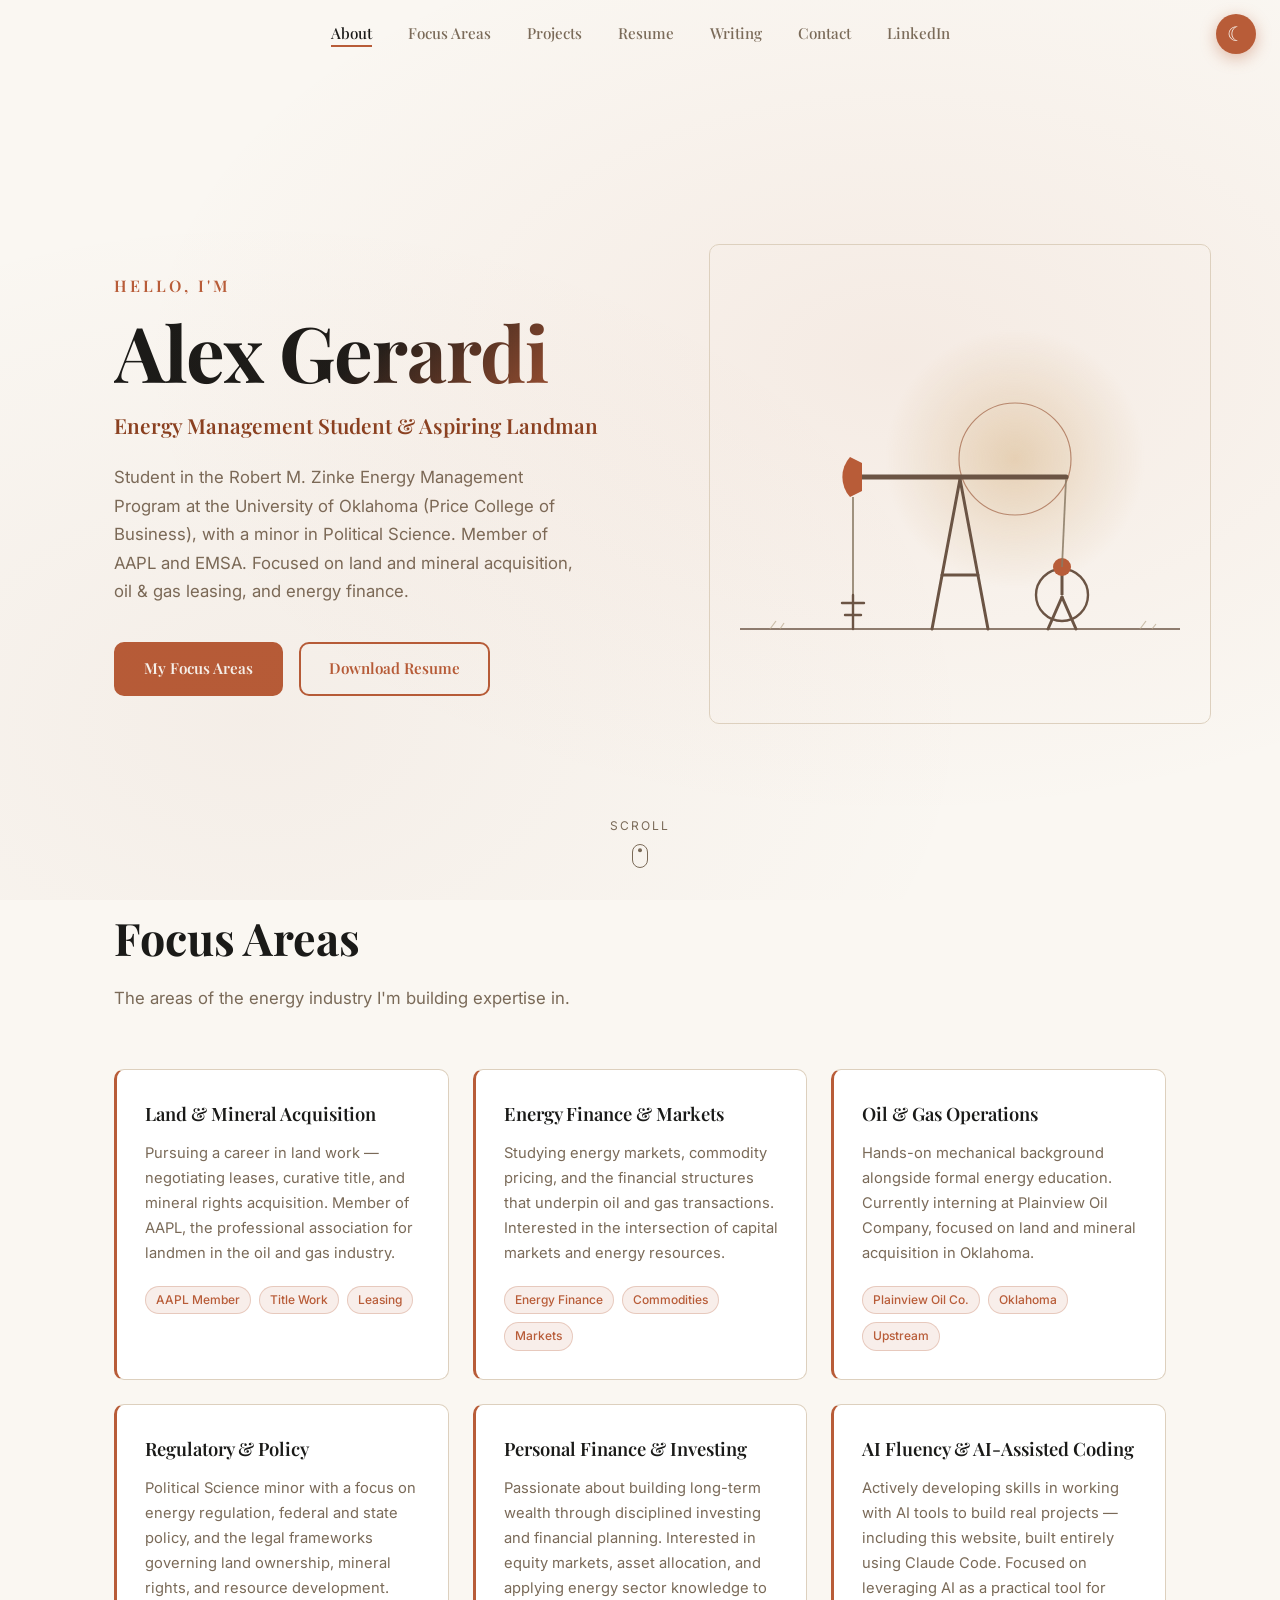
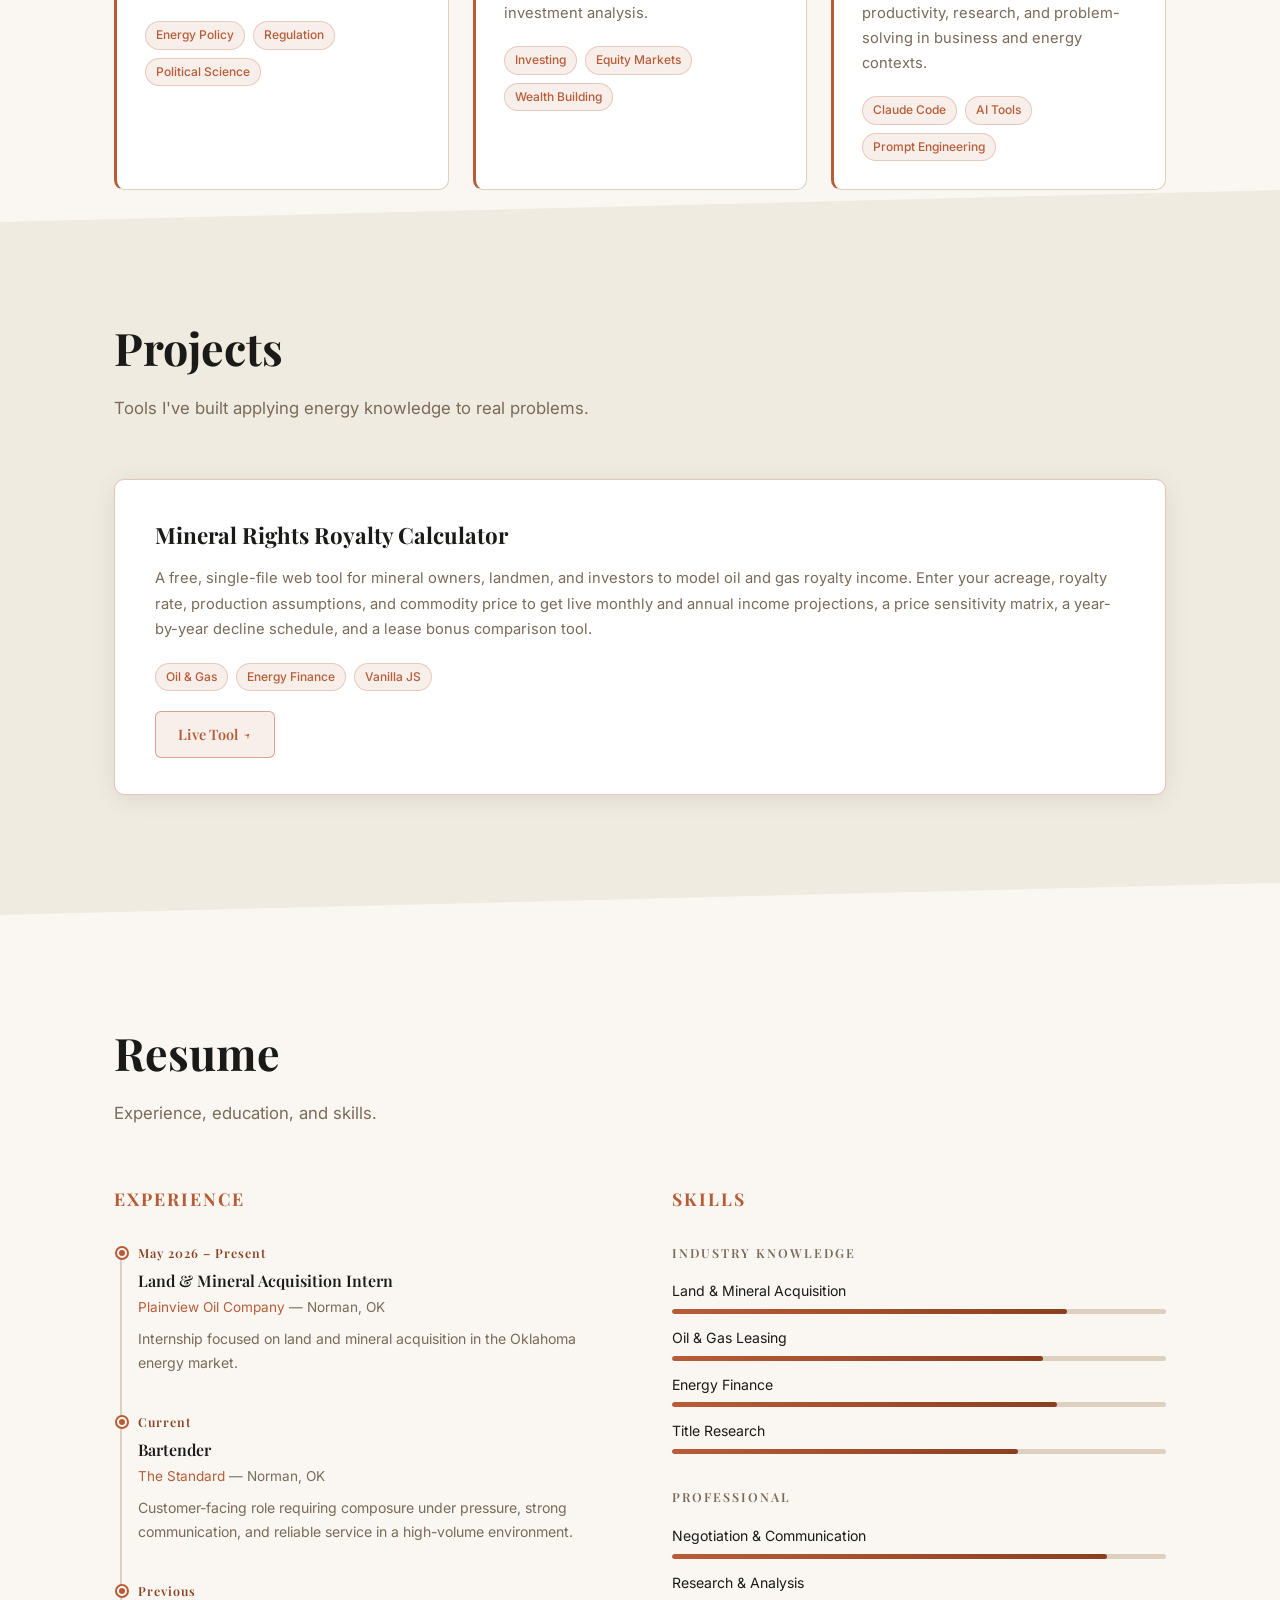
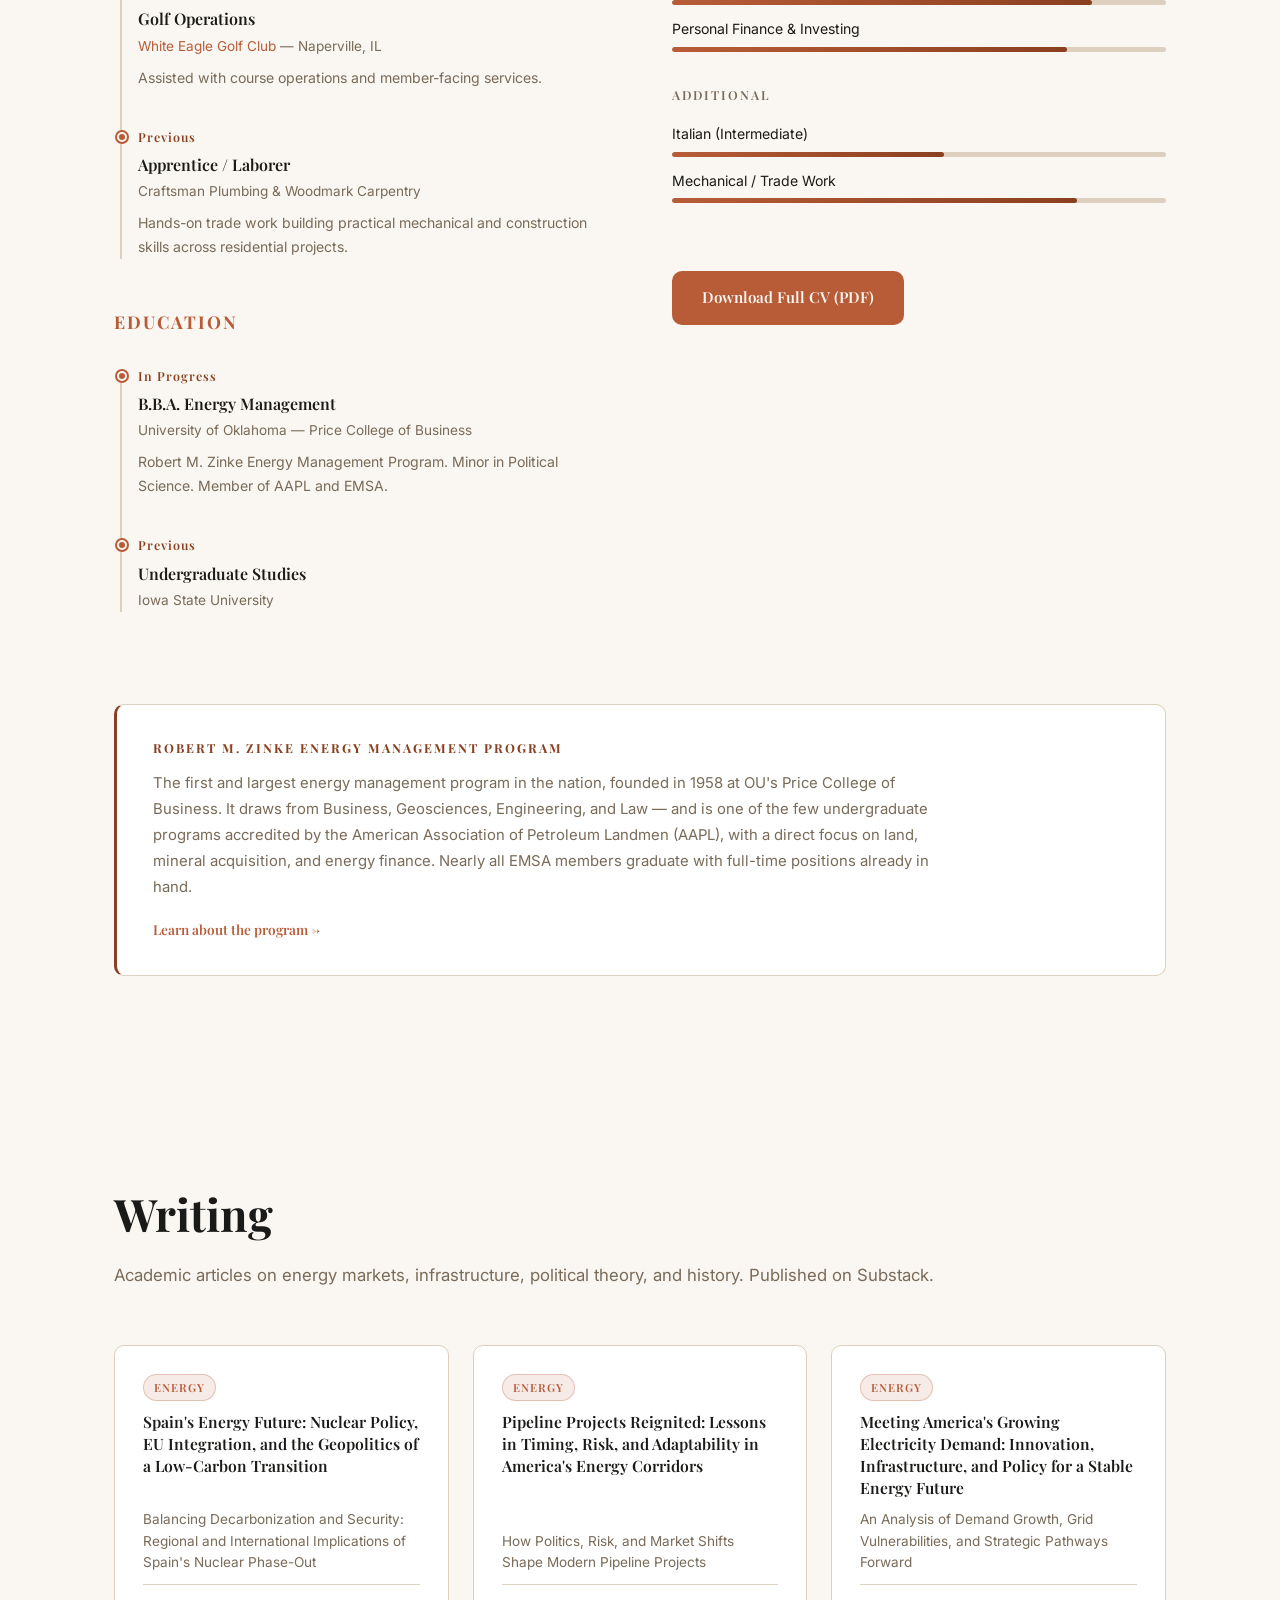
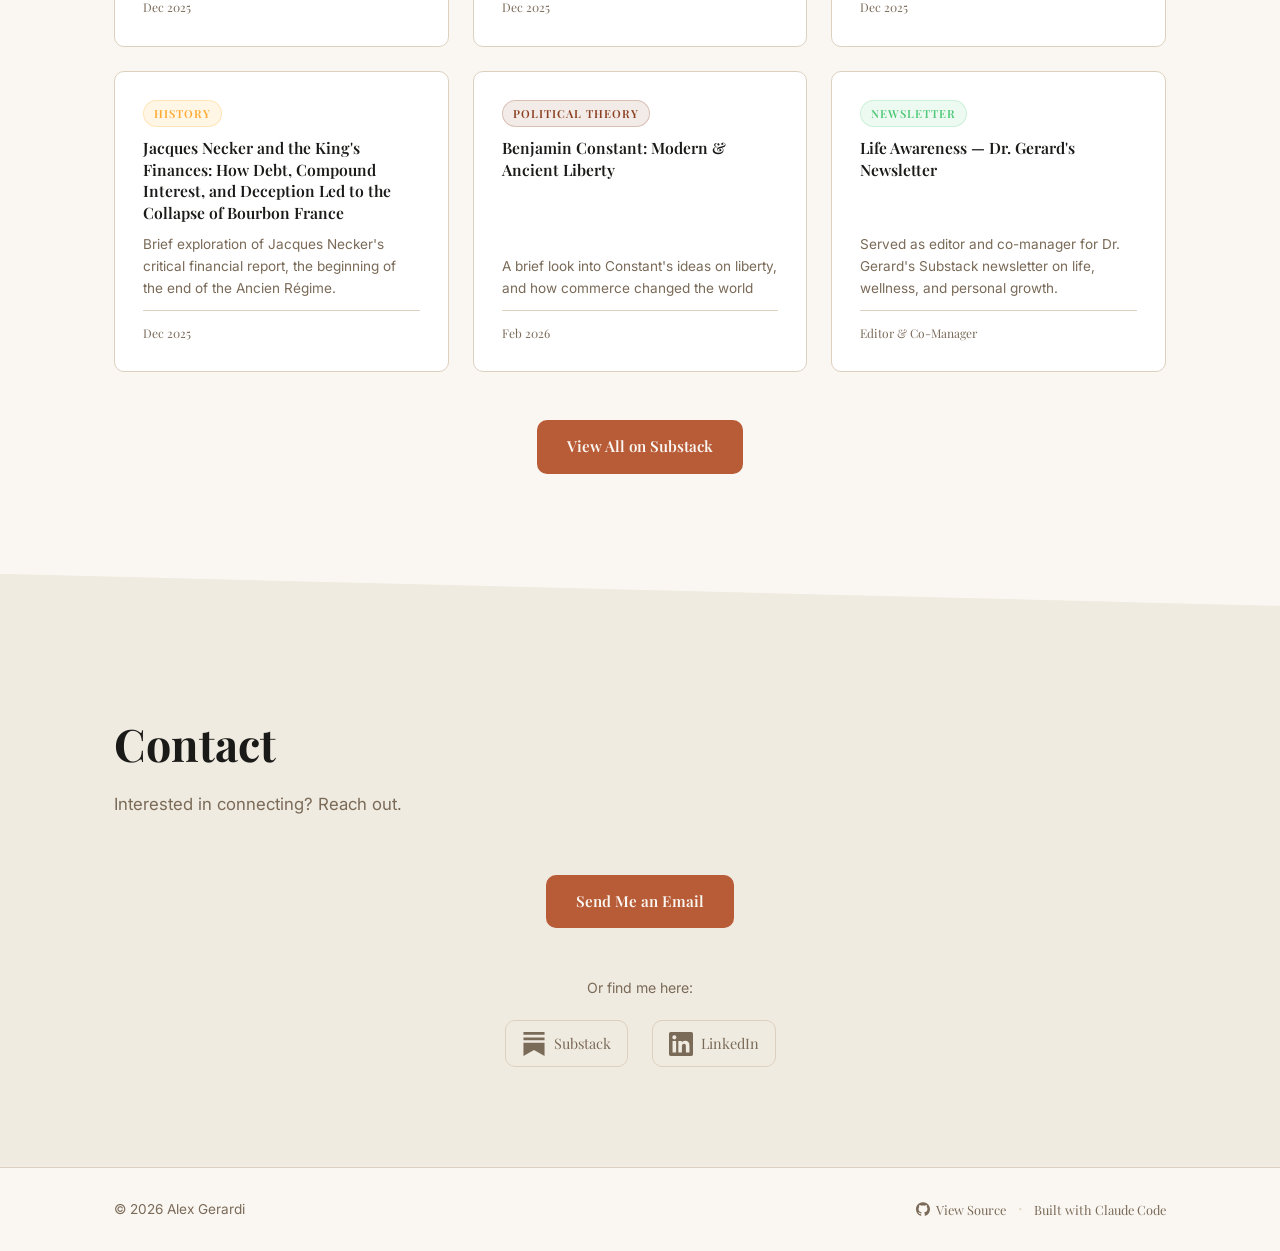
==== index.html @ 8828f8ce "Redesign with warm editorial theme, light/dark toggle, pumpjack hero, and Projects section - New "So" ====
<!DOCTYPE html>
<html lang="en">
<head>
  <meta charset="UTF-8">
  <meta name="viewport" content="width=device-width, initial-scale=1.0">
  <title>Alex Gerardi: Portfolio</title>
  <link rel="preconnect" href="https://fonts.googleapis.com">
  <link rel="preconnect" href="https://fonts.gstatic.com" crossorigin>
  <link href="https://fonts.googleapis.com/css2?family=Playfair+Display:wght@400;600;700&family=Space+Grotesk:wght@400;600;700&family=Inter:wght@300;400;500;600&display=swap" rel="stylesheet">
  <link rel="icon" href="data:image/svg+xml,<svg xmlns='http://www.w3.org/2000/svg' viewBox='0 0 100 100'><rect width='100' height='100' rx='14' fill='%231c1814'/><text x='50' y='68' font-family='Georgia,serif' font-size='44' font-weight='700' fill='%23c4914a' text-anchor='middle'>AG</text></svg>">
  <link rel="stylesheet" href="style.css?v=10">
</head>
<body>

  <div id="loader" aria-hidden="true"><div class="loader-inner"><span>AG</span></div></div>

  <!-- NAVBAR -->
  <nav id="navbar">
    <div class="nav-inner container">
      <ul class="nav-links">
        <li><a href="#hero">About</a></li>
        <li><a href="#focus">Focus Areas</a></li>
        <li><a href="#projects">Projects</a></li>
        <li><a href="#resume">Resume</a></li>
        <li><a href="#writing">Writing</a></li>
        <li><a href="#contact">Contact</a></li>
        <li><a href="https://www.linkedin.com/in/alex-gerardi/" target="_blank" rel="noopener">LinkedIn</a></li>
      </ul>
      <button class="theme-toggle" id="themeToggle" aria-label="Toggle light/dark mode"></button>
      <button class="nav-toggle" aria-label="Toggle menu">
        <span></span><span></span><span></span>
      </button>
    </div>
  </nav>

  <main>

    <!-- HERO / ABOUT -->
    <section id="hero">
      <div class="hero-inner container">
        <div class="hero-text">
          <span class="hero-eyebrow">Hello, I'm</span>
          <h1>Alex Gerardi</h1>
          <p class="hero-role">Energy Management Student &amp; Aspiring Landman</p>
          <p class="hero-bio">Student in the Robert M. Zinke Energy Management Program at the University of Oklahoma (Price College of Business), with a minor in Political Science. Member of AAPL and EMSA. Focused on land and mineral acquisition, oil &amp; gas leasing, and energy finance.</p>
          <div class="hero-actions">
            <a href="#focus" class="btn">My Focus Areas</a>
            <a href="Gerardi_Resume.pdf" class="btn btn-outline" download>Download Resume</a>
          </div>
        </div>
        <div class="hero-visual" aria-hidden="true">
          <svg viewBox="0 20 500 330" xmlns="http://www.w3.org/2000/svg" preserveAspectRatio="xMidYMid meet">
            <defs>
              <radialGradient id="pj-sun" cx="50%" cy="50%" r="50%">
                <stop offset="0%" stop-color="rgba(196,145,74,0.32)"/>
                <stop offset="60%" stop-color="rgba(196,145,74,0.12)"/>
                <stop offset="100%" stop-color="rgba(196,145,74,0)"/>
              </radialGradient>
            </defs>

            <!-- sun glow -->
            <circle cx="305" cy="160" r="130" fill="url(#pj-sun)"/>
            <circle class="pj-sun-ring" cx="305" cy="160" r="56" fill="none" stroke-width="1.2"/>

            <!-- ground -->
            <line class="pj-frame" x1="30" y1="330" x2="470" y2="330" stroke-width="1.6"/>
            <g class="pj-grass" stroke-width="1.2">
              <line x1="60" y1="330" x2="66" y2="322"/><line x1="70" y1="330" x2="74" y2="324"/>
              <line x1="430" y1="330" x2="436" y2="322"/><line x1="442" y1="330" x2="446" y2="325"/>
            </g>

            <!-- samson post (A-frame) -->
            <g class="pj-frame" stroke-width="3" fill="none" stroke-linecap="round">
              <line x1="222" y1="330" x2="250" y2="180"/>
              <line x1="278" y1="330" x2="250" y2="180"/>
              <line x1="232" y1="276" x2="268" y2="276"/>
            </g>

            <!-- walking beam + horsehead (rocks) -->
            <g class="pj-beam">
              <line class="pj-frame" x1="140" y1="178" x2="356" y2="178" stroke-width="5" stroke-linecap="round"/>
              <path class="pj-accent" d="M 140 158 A 30 30 0 0 0 140 198 L 152 192 L 152 164 Z"/>
              <line class="pj-rod" x1="143" y1="198" x2="143" y2="296" stroke-width="1.6"/>
            </g>

            <!-- wellhead -->
            <g class="pj-frame" stroke-width="2.4" stroke-linecap="round">
              <line x1="143" y1="296" x2="143" y2="330"/>
              <line x1="132" y1="304" x2="154" y2="304"/>
              <line x1="135" y1="316" x2="151" y2="316"/>
            </g>

            <!-- crank + counterweight (spins) -->
            <g class="pj-crank">
              <circle class="pj-frame" cx="352" cy="296" r="26" fill="none" stroke-width="2.4"/>
              <line class="pj-frame" x1="352" y1="296" x2="352" y2="262" stroke-width="3"/>
              <circle class="pj-accent" cx="352" cy="268" r="9"/>
            </g>
            <!-- crank stand -->
            <g class="pj-frame" stroke-width="3" stroke-linecap="round">
              <line x1="338" y1="330" x2="352" y2="298"/>
              <line x1="366" y1="330" x2="352" y2="298"/>
            </g>
            <!-- pitman arm -->
            <line class="pj-rod" x1="356" y1="180" x2="352" y2="268" stroke-width="1.8" opacity="0.85"/>
          </svg>
        </div>
      </div>
      <div class="hero-scroll-hint">
        <span>Scroll</span>
        <svg width="16" height="24" viewBox="0 0 16 24" fill="none">
          <rect x="0.5" y="0.5" width="15" height="23" rx="7.5" stroke="currentColor"/>
          <circle cx="8" cy="6" r="2" fill="currentColor"><animate attributeName="cy" values="6;16;6" dur="1.8s" repeatCount="indefinite"/></circle>
        </svg>
      </div>
    </section>

    <!-- FOCUS AREAS -->
    <section id="focus">
      <div class="container">
        <h2 class="section-title fade-in">Focus Areas</h2>
        <p class="section-subtitle fade-in">The areas of the energy industry I'm building expertise in.</p>
        <div class="projects-grid">

          <article class="project-card fade-in">
            <div class="card-header">
              <h3>Land &amp; Mineral Acquisition</h3>
            </div>
            <p>Pursuing a career in land work — negotiating leases, curative title, and mineral rights acquisition. Member of AAPL, the professional association for landmen in the oil and gas industry.</p>
            <div class="card-tags">
              <span>AAPL Member</span><span>Title Work</span><span>Leasing</span>
            </div>
          </article>

          <article class="project-card fade-in">
            <div class="card-header">
              <h3>Energy Finance &amp; Markets</h3>
            </div>
            <p>Studying energy markets, commodity pricing, and the financial structures that underpin oil and gas transactions. Interested in the intersection of capital markets and energy resources.</p>
            <div class="card-tags">
              <span>Energy Finance</span><span>Commodities</span><span>Markets</span>
            </div>
          </article>

          <article class="project-card fade-in">
            <div class="card-header">
              <h3>Oil &amp; Gas Operations</h3>
            </div>
            <p>Hands-on mechanical background alongside formal energy education. Currently interning at Plainview Oil Company, focused on land and mineral acquisition in Oklahoma.</p>
            <div class="card-tags">
              <span>Plainview Oil Co.</span><span>Oklahoma</span><span>Upstream</span>
            </div>
          </article>

          <article class="project-card fade-in">
            <div class="card-header">
              <h3>Regulatory &amp; Policy</h3>
            </div>
            <p>Political Science minor with a focus on energy regulation, federal and state policy, and the legal frameworks governing land ownership, mineral rights, and resource development.</p>
            <div class="card-tags">
              <span>Energy Policy</span><span>Regulation</span><span>Political Science</span>
            </div>
          </article>

          <article class="project-card fade-in">
            <div class="card-header">
              <h3>Personal Finance &amp; Investing</h3>
            </div>
            <p>Passionate about building long-term wealth through disciplined investing and financial planning. Interested in equity markets, asset allocation, and applying energy sector knowledge to investment analysis.</p>
            <div class="card-tags">
              <span>Investing</span><span>Equity Markets</span><span>Wealth Building</span>
            </div>
          </article>

          <article class="project-card fade-in">
            <div class="card-header">
              <h3>AI Fluency &amp; AI-Assisted Coding</h3>
            </div>
            <p>Actively developing skills in working with AI tools to build real projects — including this website, built entirely using Claude Code. Focused on leveraging AI as a practical tool for productivity, research, and problem-solving in business and energy contexts.</p>
            <div class="card-tags">
              <span>Claude Code</span><span>AI Tools</span><span>Prompt Engineering</span>
            </div>
          </article>

        </div>
      </div>
    </section>

    <!-- PROJECTS -->
    <section id="projects">
      <div class="container">
        <h2 class="section-title fade-in">Projects</h2>
        <p class="section-subtitle fade-in">Tools I've built applying energy knowledge to real problems.</p>
        <div class="projects-wide-list">

          <article class="project-card-wide fade-in">
            <div class="project-card-wide-inner">
              <div class="project-card-wide-info">
                <h3>Mineral Rights Royalty Calculator</h3>
                <p>A free, single-file web tool for mineral owners, landmen, and investors to model oil and gas royalty income. Enter your acreage, royalty rate, production assumptions, and commodity price to get live monthly and annual income projections, a price sensitivity matrix, a year-by-year decline schedule, and a lease bonus comparison tool.</p>
                <div class="card-tags">
                  <span>Oil &amp; Gas</span><span>Energy Finance</span><span>Vanilla JS</span>
                </div>
                <div class="card-links">
                  <a href="https://aogerardi.github.io/mineralcalc" target="_blank" rel="noopener">Live Tool ↗</a>
                </div>
              </div>
            </div>
          </article>

        </div>
      </div>
    </section>

    <!-- RESUME -->
    <section id="resume">
      <div class="container">
        <h2 class="section-title fade-in">Resume</h2>
        <p class="section-subtitle fade-in">Experience, education, and skills.</p>

        <div class="resume-grid">
          <!-- LEFT: Timeline -->
          <div class="resume-timeline fade-in">
            <h3>Experience</h3>
            <ul class="timeline">
              <li>
                <span class="timeline-date">May 2026 – Present</span>
                <strong>Land &amp; Mineral Acquisition Intern</strong>
                <span class="timeline-company"><a href="https://plainviewoilcompany.com/" target="_blank" rel="noopener">Plainview Oil Company</a> — Norman, OK</span>
                <p>Internship focused on land and mineral acquisition in the Oklahoma energy market.</p>
              </li>
              <li>
                <span class="timeline-date">Current</span>
                <strong>Bartender</strong>
                <span class="timeline-company"><a href="https://www.thestandardnorman.com/" target="_blank" rel="noopener">The Standard</a> — Norman, OK</span>
                <p>Customer-facing role requiring composure under pressure, strong communication, and reliable service in a high-volume environment.</p>
              </li>
              <li>
                <span class="timeline-date">Previous</span>
                <strong>Golf Operations</strong>
                <span class="timeline-company"><a href="https://www.whiteeaglegc.com/" target="_blank" rel="noopener">White Eagle Golf Club</a> — Naperville, IL</span>
                <p>Assisted with course operations and member-facing services.</p>
              </li>
              <li>
                <span class="timeline-date">Previous</span>
                <strong>Apprentice / Laborer</strong>
                <span class="timeline-company">Craftsman Plumbing &amp; Woodmark Carpentry</span>
                <p>Hands-on trade work building practical mechanical and construction skills across residential projects.</p>
              </li>
            </ul>

            <h3 class="timeline-h3">Education</h3>
            <ul class="timeline">
              <li>
                <span class="timeline-date">In Progress</span>
                <strong>B.B.A. Energy Management</strong>
                <span class="timeline-company">University of Oklahoma — Price College of Business</span>
                <p>Robert M. Zinke Energy Management Program. Minor in Political Science. Member of AAPL and EMSA.</p>
              </li>
              <li>
                <span class="timeline-date">Previous</span>
                <strong>Undergraduate Studies</strong>
                <span class="timeline-company">Iowa State University</span>
              </li>
            </ul>
          </div>

          <!-- RIGHT: Skills -->
          <div class="resume-skills fade-in">
            <h3>Skills</h3>

            <div class="skill-group">
              <h4>Industry Knowledge</h4>
              <div class="skill-bar"><span class="skill-label">Land &amp; Mineral Acquisition</span><div class="bar"><div class="bar-fill" style="--pct: 80%"></div></div></div>
              <div class="skill-bar"><span class="skill-label">Oil &amp; Gas Leasing</span><div class="bar"><div class="bar-fill" style="--pct: 75%"></div></div></div>
              <div class="skill-bar"><span class="skill-label">Energy Finance</span><div class="bar"><div class="bar-fill" style="--pct: 78%"></div></div></div>
              <div class="skill-bar"><span class="skill-label">Title Research</span><div class="bar"><div class="bar-fill" style="--pct: 70%"></div></div></div>
            </div>

            <div class="skill-group">
              <h4>Professional</h4>
              <div class="skill-bar"><span class="skill-label">Negotiation &amp; Communication</span><div class="bar"><div class="bar-fill" style="--pct: 88%"></div></div></div>
              <div class="skill-bar"><span class="skill-label">Research &amp; Analysis</span><div class="bar"><div class="bar-fill" style="--pct: 85%"></div></div></div>
              <div class="skill-bar"><span class="skill-label">Personal Finance &amp; Investing</span><div class="bar"><div class="bar-fill" style="--pct: 80%"></div></div></div>
            </div>

            <div class="skill-group">
              <h4>Additional</h4>
              <div class="skill-bar"><span class="skill-label">Italian (Intermediate)</span><div class="bar"><div class="bar-fill" style="--pct: 55%"></div></div></div>
              <div class="skill-bar"><span class="skill-label">Mechanical / Trade Work</span><div class="bar"><div class="bar-fill" style="--pct: 82%"></div></div></div>
            </div>

            <a href="Gerardi_Resume.pdf" class="btn resume-dl" download>Download Full CV (PDF)</a>
          </div>
        </div>

        <div class="program-callout fade-in">
          <h4>Robert M. Zinke Energy Management Program</h4>
          <p>The first and largest energy management program in the nation, founded in 1958 at OU's Price College of Business. It draws from Business, Geosciences, Engineering, and Law — and is one of the few undergraduate programs accredited by the American Association of Petroleum Landmen (AAPL), with a direct focus on land, mineral acquisition, and energy finance. Nearly all EMSA members graduate with full-time positions already in hand.</p>
          <a href="https://www.ou.edu/price/undergrad-degree-programs/energy-management" target="_blank" rel="noopener" class="program-link">Learn about the program &rarr;</a>
        </div>

      </div>
    </section>

    <!-- WRITING -->
    <section id="writing">
      <div class="container">
        <h2 class="section-title fade-in">Writing</h2>
        <p class="section-subtitle fade-in">Academic articles on energy markets, infrastructure, political theory, and history. Published on Substack.</p>
        <div class="writing-grid">

          <a class="writing-card fade-in" href="https://alexgerardi.substack.com/p/spains-energy-future-nuclear-policy" target="_blank" rel="noopener">
            <span class="writing-tag energy">Energy</span>
            <h3>Spain's Energy Future: Nuclear Policy, EU Integration, and the Geopolitics of a Low-Carbon Transition</h3>
            <p>Balancing Decarbonization and Security: Regional and International Implications of Spain's Nuclear Phase-Out</p>
            <span class="writing-date">Dec 2025</span>
          </a>

          <a class="writing-card fade-in" href="https://alexgerardi.substack.com/p/pipeline-projects-reignited-lessons" target="_blank" rel="noopener">
            <span class="writing-tag energy">Energy</span>
            <h3>Pipeline Projects Reignited: Lessons in Timing, Risk, and Adaptability in America's Energy Corridors</h3>
            <p>How Politics, Risk, and Market Shifts Shape Modern Pipeline Projects</p>
            <span class="writing-date">Dec 2025</span>
          </a>

          <a class="writing-card fade-in" href="https://alexgerardi.substack.com/p/meeting-americas-growing-electricity" target="_blank" rel="noopener">
            <span class="writing-tag energy">Energy</span>
            <h3>Meeting America's Growing Electricity Demand: Innovation, Infrastructure, and Policy for a Stable Energy Future</h3>
            <p>An Analysis of Demand Growth, Grid Vulnerabilities, and Strategic Pathways Forward</p>
            <span class="writing-date">Dec 2025</span>
          </a>

          <a class="writing-card fade-in" href="https://alexgerardi.substack.com/p/jacques-necker-and-the-kings-finances" target="_blank" rel="noopener">
            <span class="writing-tag history">History</span>
            <h3>Jacques Necker and the King's Finances: How Debt, Compound Interest, and Deception Led to the Collapse of Bourbon France</h3>
            <p>Brief exploration of Jacques Necker's critical financial report, the beginning of the end of the Ancien Régime.</p>
            <span class="writing-date">Dec 2025</span>
          </a>


          <a class="writing-card fade-in" href="https://alexgerardi.substack.com/p/benjamin-constant-modern-and-ancient" target="_blank" rel="noopener">
            <span class="writing-tag politics">Political Theory</span>
            <h3>Benjamin Constant: Modern &amp; Ancient Liberty</h3>
            <p>A brief look into Constant's ideas on liberty, and how commerce changed the world</p>
            <span class="writing-date">Feb 2026</span>
          </a>


          <a class="writing-card fade-in" href="https://lifeawareness.substack.com/" target="_blank" rel="noopener">
            <span class="writing-tag newsletter">Newsletter</span>
            <h3>Life Awareness — Dr. Gerard's Newsletter</h3>
            <p>Served as editor and co-manager for Dr. Gerard's Substack newsletter on life, wellness, and personal growth.</p>
            <span class="writing-date">Editor &amp; Co-Manager</span>
          </a>

        </div>
        <div class="writing-cta fade-in">
          <a href="https://alexgerardi.substack.com" target="_blank" rel="noopener" class="btn">View All on Substack</a>
        </div>
      </div>
    </section>

    <!-- CONTACT -->
    <section id="contact">
      <div class="container">
        <h2 class="section-title fade-in">Contact</h2>
        <p class="section-subtitle fade-in">Interested in connecting? Reach out.</p>

        <div class="contact-wrap fade-in">
          <div class="contact-email-btn">
            <a href="mailto:alexogerardi@gmail.com" class="btn">Send Me an Email</a>
          </div>

          <div class="contact-socials">
            <p>Or find me here:</p>
            <div class="social-links">
              <a href="https://alexgerardi.substack.com" target="_blank" rel="noopener" aria-label="Substack">
                <svg viewBox="0 0 24 24" width="24" height="24" fill="currentColor"><path d="M22.539 8.242H1.46V5.406h21.08v2.836zM1.46 10.812V24L12 18.11 22.54 24V10.812H1.46zM22.54 0H1.46v2.836h21.08V0z"/></svg>
                Substack
              </a>
              <a href="https://www.linkedin.com/in/alex-gerardi/" target="_blank" rel="noopener" aria-label="LinkedIn">
                <svg viewBox="0 0 24 24" width="24" height="24" fill="currentColor"><path d="M20.447 20.452h-3.554v-5.569c0-1.328-.027-3.037-1.852-3.037-1.853 0-2.136 1.445-2.136 2.939v5.667H9.351V9h3.414v1.561h.046c.477-.9 1.637-1.85 3.37-1.85 3.601 0 4.267 2.37 4.267 5.455v6.286zM5.337 7.433a2.062 2.062 0 0 1-2.063-2.065 2.064 2.064 0 1 1 2.063 2.065zm1.782 13.019H3.555V9h3.564v11.452zM22.225 0H1.771C.792 0 0 .774 0 1.729v20.542C0 23.227.792 24 1.771 24h20.451C23.2 24 24 23.227 24 22.271V1.729C24 .774 23.2 0 22.222 0h.003z"/></svg>
                LinkedIn
              </a>
            </div>
          </div>
        </div>
      </div>
    </section>

  </main>

  <footer>
    <div class="container">
      <div class="footer-inner">
        <p>&copy; 2026 Alex Gerardi</p>
        <div class="footer-badges">
          <a href="https://github.com/aogerardi/aogerardi" target="_blank" rel="noopener" class="footer-badge">
            <svg viewBox="0 0 24 24" width="14" height="14" fill="currentColor"><path d="M12 .297c-6.63 0-12 5.373-12 12 0 5.303 3.438 9.8 8.205 11.385.6.113.82-.258.82-.577 0-.285-.01-1.04-.015-2.04-3.338.724-4.042-1.61-4.042-1.61C4.422 18.07 3.633 17.7 3.633 17.7c-1.087-.744.084-.729.084-.729 1.205.084 1.838 1.236 1.838 1.236 1.07 1.835 2.809 1.305 3.495.998.108-.776.417-1.305.76-1.605-2.665-.3-5.466-1.332-5.466-5.93 0-1.31.465-2.38 1.235-3.22-.135-.303-.54-1.523.105-3.176 0 0 1.005-.322 3.3 1.23.96-.267 1.98-.399 3-.405 1.02.006 2.04.138 3 .405 2.28-1.552 3.285-1.23 3.285-1.23.645 1.653.24 2.873.12 3.176.765.84 1.23 1.91 1.23 3.22 0 4.61-2.805 5.625-5.475 5.92.42.36.81 1.096.81 2.22 0 1.606-.015 2.896-.015 3.286 0 .315.21.69.825.57C20.565 22.092 24 17.592 24 12.297c0-6.627-5.373-12-12-12"/></svg>
            View Source
          </a>
          <span class="footer-sep">·</span>
          <a href="https://claude.ai/code" target="_blank" rel="noopener" class="footer-badge">Built with Claude Code</a>
        </div>
      </div>
    </div>
  </footer>

  <script src="script.js?v=4"></script>
</body>
</html>
---- style.css ----
/* =====================
   RESET
   ===================== */
*, *::before, *::after {
  box-sizing: border-box;
  margin: 0;
  padding: 0;
}

/* =====================
   CUSTOM PROPERTIES
   ===================== */
:root {
  --bg-primary:    #1c1814;
  --bg-secondary:  #161210;
  --bg-card:       #252018;
  --accent-blue:   #c4914a;
  --accent-teal:   #d4a86a;
  --text-primary:  #f0ead8;
  --text-muted:    #9a8e7e;
  --border:        #332e28;
  --font-heading:  'Playfair Display', serif;
  --font-body:     'Inter', sans-serif;
  --nav-height:    68px;
  --max-width:     1100px;
  --radius:        10px;
  --transition:    0.25s ease;
}

/* =====================
   LIGHT MODE
   (html[data-theme="light"] has higher specificity
   than :root, so it always wins regardless of order)
   ===================== */
html[data-theme="light"] {
  --bg-primary:   #faf7f2;
  --bg-secondary: #f0ebe0;
  --bg-card:      #ffffff;
  --accent-blue:  #b85c38;
  --accent-teal:  #8a4020;
  --text-primary: #1a1a18;
  --text-muted:   #7a6a58;
  --border:       #ddd0be;
}

html[data-theme="light"] #loader {
  background: #faf7f2;
}

html[data-theme="light"] #navbar.scrolled {
  background: rgba(250, 247, 242, 0.94);
}

html[data-theme="light"] #hero::before {
  background: radial-gradient(ellipse at 70% 40%, rgba(184, 92, 56, 0.08) 0%, transparent 60%),
              radial-gradient(ellipse at 20% 80%, rgba(138, 64, 32, 0.05) 0%, transparent 50%);
}

html[data-theme="light"] .hero-text h1 {
  background: linear-gradient(135deg, #1a1a18 50%, #b85c38);
  -webkit-background-clip: text;
  -webkit-text-fill-color: transparent;
  background-clip: text;
}

html[data-theme="light"] .btn { color: #faf7f2; }
html[data-theme="light"] .btn:hover { color: #faf7f2; background: #8a4020; border-color: #8a4020; }
html[data-theme="light"] .btn-outline { background: transparent; color: #b85c38; }

html[data-theme="light"] .project-card:hover {
  box-shadow: 0 16px 40px rgba(184, 92, 56, 0.14);
}

html[data-theme="light"] .card-tags span {
  background: rgba(184, 92, 56, 0.1);
  border: 1px solid rgba(184, 92, 56, 0.25);
}

html[data-theme="light"] .writing-card:hover {
  box-shadow: 0 16px 40px rgba(184, 92, 56, 0.12);
}

html[data-theme="light"] .writing-tag.energy {
  background: rgba(184, 92, 56, 0.12);
  border: 1px solid rgba(184, 92, 56, 0.3);
}

html[data-theme="light"] .writing-tag.politics {
  background: rgba(138, 64, 32, 0.1);
  border: 1px solid rgba(138, 64, 32, 0.25);
}

html[data-theme="light"] .social-links a:hover {
  background: rgba(184, 92, 56, 0.07);
}

html[data-theme="light"] .btn:hover {
  box-shadow: 0 8px 24px rgba(184, 92, 56, 0.28);
}

/* =====================
   BASE
   ===================== */
html {
  scroll-behavior: smooth;
  font-size: 16px;
}

body {
  background-color: var(--bg-primary);
  color: var(--text-primary);
  font-family: var(--font-body);
  line-height: 1.7;
  -webkit-font-smoothing: antialiased;
}

a {
  color: var(--accent-blue);
  text-decoration: none;
  transition: color var(--transition);
}

a:hover { color: var(--accent-teal); }

img { max-width: 100%; display: block; }

/* =====================
   UTILITIES
   ===================== */
.container {
  max-width: var(--max-width);
  margin: 0 auto;
  padding: 0 24px;
}

.section-title {
  font-family: var(--font-heading);
  font-size: clamp(2rem, 4vw, 2.8rem);
  font-weight: 700;
  color: var(--text-primary);
  margin-bottom: 8px;
}

.section-subtitle {
  color: var(--text-muted);
  font-size: 1.05rem;
  margin-bottom: 56px;
}

.btn {
  display: inline-flex;
  align-items: center;
  gap: 8px;
  padding: 12px 28px;
  background: var(--accent-blue);
  color: #000;
  font-family: var(--font-heading);
  font-weight: 600;
  font-size: 0.95rem;
  border: 2px solid var(--accent-blue);
  border-radius: var(--radius);
  cursor: pointer;
  transition: background var(--transition), color var(--transition), transform var(--transition), box-shadow var(--transition);
}

.btn:hover {
  background: var(--accent-teal);
  border-color: var(--accent-teal);
  color: #1c1814;
  transform: translateY(-2px);
  box-shadow: 0 8px 24px rgba(196, 145, 74, 0.28);
}

.btn-outline {
  background: transparent;
  color: var(--accent-blue);
}

.btn-outline:hover {
  background: var(--accent-teal);
  border-color: var(--accent-teal);
  color: #1c1814;
}

/* =====================
   FADE-IN ANIMATION
   ===================== */
/* Visible by default. If JS never runs (or fails), content still shows.
   The hidden/animated starting state is applied ONLY when JS has added the
   `js-anim` class to <html>, so content can never get permanently stuck. */
.fade-in {
  opacity: 1;
  transform: none;
}

html.js-anim .fade-in {
  opacity: 0;
  transform: translateY(28px);
  transition: opacity 0.6s ease, transform 0.6s ease;
}

html.js-anim .fade-in.visible {
  opacity: 1;
  transform: translateY(0);
}

/* =====================
   NAVBAR
   ===================== */
#navbar {
  position: fixed;
  top: 0;
  left: 0;
  right: 0;
  z-index: 100;
  height: var(--nav-height);
  transition: background var(--transition), backdrop-filter var(--transition), border-bottom var(--transition);
}

#navbar.scrolled {
  background: rgba(28, 24, 20, 0.92);
  backdrop-filter: blur(12px);
  -webkit-backdrop-filter: blur(12px);
  border-bottom: 1px solid var(--border);
}

.nav-inner {
  display: flex;
  align-items: center;
  justify-content: center;
  height: 100%;
  position: relative;
}

.nav-logo {
  font-family: var(--font-heading);
  font-size: 1.3rem;
  font-weight: 700;
  color: var(--accent-blue);
  letter-spacing: 1px;
}

.nav-logo:hover { color: var(--accent-teal); }

.nav-links {
  list-style: none;
  display: flex;
  gap: 36px;
}

.nav-links a {
  color: var(--text-muted);
  font-size: 0.95rem;
  font-family: var(--font-heading);
  font-weight: 500;
  position: relative;
  padding-bottom: 2px;
}

.nav-links a::after {
  content: '';
  position: absolute;
  bottom: -2px;
  left: 0;
  width: 0;
  height: 2px;
  background: var(--accent-blue);
  transition: width var(--transition);
}

.nav-links a:hover,
.nav-links a.active {
  color: var(--text-primary);
}

.nav-links a:hover::after,
.nav-links a.active::after {
  width: 100%;
}

.theme-toggle {
  position: fixed;
  top: 14px;
  right: 24px;
  z-index: 1001;
  background: var(--accent-blue);
  border: none;
  color: var(--bg-primary);
  width: 40px;
  height: 40px;
  border-radius: 50%;
  cursor: pointer;
  font-size: 1.25rem;
  display: flex;
  align-items: center;
  justify-content: center;
  box-shadow: 0 4px 16px rgba(196, 145, 74, 0.45);
  transition: background var(--transition), transform var(--transition), box-shadow var(--transition);
  flex-shrink: 0;
}

.theme-toggle:hover {
  background: var(--accent-teal);
  transform: scale(1.08);
  box-shadow: 0 6px 20px rgba(196, 145, 74, 0.55);
}

html[data-theme="light"] .theme-toggle {
  color: #faf7f2;
  box-shadow: 0 4px 16px rgba(184, 92, 56, 0.4);
}

html[data-theme="light"] .theme-toggle:hover {
  box-shadow: 0 6px 20px rgba(184, 92, 56, 0.5);
}

.nav-toggle {
  display: none;
  flex-direction: column;
  gap: 5px;
  background: none;
  border: none;
  cursor: pointer;
  padding: 4px;
}

.nav-toggle span {
  display: block;
  width: 24px;
  height: 2px;
  background: var(--text-primary);
  transition: transform var(--transition), opacity var(--transition);
}

#navbar.nav-open .nav-toggle span:nth-child(1) { transform: translateY(7px) rotate(45deg); }
#navbar.nav-open .nav-toggle span:nth-child(2) { opacity: 0; }
#navbar.nav-open .nav-toggle span:nth-child(3) { transform: translateY(-7px) rotate(-45deg); }

/* =====================
   HERO
   ===================== */
#hero {
  min-height: 100vh;
  display: flex;
  flex-direction: column;
  justify-content: center;
  padding-top: var(--nav-height);
  position: relative;
  overflow: hidden;
}

#hero::before {
  content: '';
  position: absolute;
  inset: 0;
  background: radial-gradient(ellipse at 70% 40%, rgba(196, 145, 74, 0.08) 0%, transparent 60%),
              radial-gradient(ellipse at 20% 80%, rgba(212, 168, 106, 0.05) 0%, transparent 50%);
  pointer-events: none;
}

.hero-inner {
  display: grid;
  grid-template-columns: 1fr 1fr;
  align-items: center;
  gap: 48px;
  padding-top: 48px;
  padding-bottom: 48px;
}

.hero-eyebrow {
  display: block;
  color: var(--accent-blue);
  font-family: var(--font-heading);
  font-size: 1rem;
  font-weight: 600;
  letter-spacing: 3px;
  text-transform: uppercase;
  margin-bottom: 12px;
  opacity: 0;
  animation: hello-in 0.6s ease forwards;
  animation-delay: 0.7s;
}

@keyframes hello-in {
  from { opacity: 0; transform: translateX(-18px); }
  to   { opacity: 1; transform: translateX(0); }
}

.hero-text h1 {
  font-family: var(--font-heading);
  font-size: clamp(2.8rem, 6vw, 5.5rem);
  font-weight: 700;
  line-height: 1.05;
  letter-spacing: -1px;
  margin-bottom: 16px;
  background: linear-gradient(135deg, #f0ead8 50%, var(--accent-blue));
  -webkit-background-clip: text;
  -webkit-text-fill-color: transparent;
  background-clip: text;
}

.hero-role {
  font-family: var(--font-heading);
  font-size: clamp(1rem, 2vw, 1.3rem);
  color: var(--accent-teal);
  font-weight: 600;
  margin-bottom: 20px;
}

.hero-bio {
  color: var(--text-muted);
  font-size: 1.05rem;
  max-width: 480px;
  margin-bottom: 36px;
}

.hero-actions {
  display: flex;
  gap: 16px;
  flex-wrap: wrap;
}

.hero-visual {
  position: relative;
  height: 480px;
  border-radius: var(--radius);
  overflow: hidden;
  border: 1px solid var(--border);
  /* Center the box on the right half of the viewport: the 1100px container
     (with 24px side padding) puts this column's center 275px right of
     viewport center; the target (75% of viewport) is 25vw right of center.
     Shift by the difference, never left (the container already aligns
     correctly at narrow widths). */
  transform: translateX(max(0px, calc(25vw - 275px)));
}

.hero-visual svg {
  width: 100%;
  height: 100%;
  display: block;
}

/* Pumpjack line-art: colors adapt to theme */
.pj-frame   { stroke: #d4c4a8; }
.pj-rod     { stroke: #9a8e7e; }
.pj-grass   { stroke: #9a8e7e; opacity: 0.7; }
.pj-accent  { fill: var(--accent-blue); }
.pj-sun-ring { stroke: var(--accent-teal); opacity: 0.55; }

html[data-theme="light"] .pj-frame { stroke: #6b5444; }
html[data-theme="light"] .pj-rod   { stroke: #8a7a64; }
html[data-theme="light"] .pj-grass { stroke: #b8a88e; }

.pj-beam {
  transform-origin: 250px 178px;
  animation: pj-rock 4s ease-in-out infinite;
}

@keyframes pj-rock {
  0%   { transform: rotate(-6deg); }
  50%  { transform: rotate(5deg); }
  100% { transform: rotate(-6deg); }
}

.pj-crank {
  transform-origin: 352px 296px;
  animation: pj-spin 4s linear infinite;
}

@keyframes pj-spin {
  to { transform: rotate(360deg); }
}

@media (prefers-reduced-motion: reduce) {
  .pj-beam, .pj-crank { animation: none; }
}

.hero-scroll-hint {
  position: absolute;
  bottom: 32px;
  left: 50%;
  transform: translateX(-50%);
  display: flex;
  flex-direction: column;
  align-items: center;
  gap: 8px;
  color: var(--text-muted);
  font-size: 0.75rem;
  letter-spacing: 2px;
  text-transform: uppercase;
}

/* =====================
   PROJECTS
   ===================== */
#projects {
  padding: 100px 0;
  background: var(--bg-secondary);
  clip-path: polygon(0 32px, 100% 0, 100% calc(100% - 32px), 0 100%);
  padding: 120px 0;
}

.projects-grid {
  display: grid;
  grid-template-columns: repeat(auto-fill, minmax(300px, 1fr));
  gap: 24px;
}

.project-card {
  background: var(--bg-card);
  border: 1px solid var(--border);
  border-left: 3px solid var(--accent-blue);
  border-radius: var(--radius);
  padding: 28px;
  transition: transform var(--transition), box-shadow var(--transition), border-left-color var(--transition);
}

.project-card:hover {
  transform: translateY(-6px);
  box-shadow: 0 16px 40px rgba(196, 145, 74, 0.12);
  border-left-color: var(--accent-teal);
}

.card-header {
  display: flex;
  align-items: flex-start;
  justify-content: space-between;
  gap: 12px;
  margin-bottom: 12px;
}

.card-header h3 {
  font-family: var(--font-heading);
  font-size: 1.15rem;
  font-weight: 600;
  color: var(--text-primary);
}

.card-links {
  display: flex;
  gap: 12px;
  flex-shrink: 0;
}

.card-links a {
  display: flex;
  align-items: center;
  gap: 4px;
  font-size: 0.8rem;
  color: var(--text-muted);
  transition: color var(--transition);
}

.card-links a:hover { color: var(--accent-teal); }

.project-card > p {
  color: var(--text-muted);
  font-size: 0.92rem;
  margin-bottom: 20px;
}

.card-tags {
  display: flex;
  flex-wrap: wrap;
  gap: 8px;
}

.card-tags span {
  background: rgba(196, 145, 74, 0.1);
  color: var(--accent-blue);
  border: 1px solid rgba(196, 145, 74, 0.25);
  font-size: 0.75rem;
  font-family: var(--font-body);
  font-weight: 500;
  padding: 3px 10px;
  border-radius: 20px;
}

/* Wide single-column project cards */
.projects-wide-list {
  display: flex;
  flex-direction: column;
  gap: 28px;
}

.project-card-wide {
  background: var(--bg-card);
  border: 1.5px solid rgba(196, 145, 74, 0.35);
  border-radius: var(--radius);
  overflow: hidden;
  box-shadow: 0 4px 24px rgba(0, 0, 0, 0.28);
  transition: transform var(--transition), box-shadow var(--transition), border-color var(--transition);
}

.project-card-wide:hover {
  transform: translateY(-4px);
  box-shadow: 0 16px 48px rgba(196, 145, 74, 0.18);
  border-color: rgba(196, 145, 74, 0.65);
}

.project-card-wide-inner {
  display: grid;
  grid-template-columns: 1fr;
  min-height: 260px;
}

.project-card-wide-info {
  padding: 36px 40px;
  display: flex;
  flex-direction: column;
  justify-content: center;
  gap: 0;
}

.project-card-wide-info h3 {
  font-family: var(--font-heading);
  font-size: 1.4rem;
  font-weight: 700;
  color: var(--text-primary);
  margin-bottom: 12px;
}

.project-card-wide-info > p {
  color: var(--text-muted);
  font-size: 0.92rem;
  line-height: 1.75;
  margin-bottom: 20px;
}

.project-card-wide .card-tags {
  margin-bottom: 20px;
}

.project-card-wide .card-links a {
  display: inline-flex;
  align-items: center;
  gap: 6px;
  padding: 10px 22px;
  background: rgba(196, 145, 74, 0.12);
  border: 1.5px solid rgba(196, 145, 74, 0.5);
  border-radius: 6px;
  font-size: 0.9rem;
  font-family: var(--font-heading);
  font-weight: 600;
  color: var(--accent-blue);
  letter-spacing: 0.02em;
  transition: background var(--transition), border-color var(--transition), color var(--transition);
}

.project-card-wide .card-links a:hover {
  background: rgba(196, 145, 74, 0.22);
  border-color: var(--accent-blue);
  color: var(--accent-teal);
}

html[data-theme="light"] .project-card-wide {
  border-color: rgba(184, 92, 56, 0.35);
  box-shadow: 0 4px 24px rgba(0, 0, 0, 0.08);
}

html[data-theme="light"] .project-card-wide:hover {
  box-shadow: 0 16px 48px rgba(184, 92, 56, 0.16);
  border-color: rgba(184, 92, 56, 0.6);
}

html[data-theme="light"] .project-card-wide .card-links a {
  background: rgba(184, 92, 56, 0.1);
  border-color: rgba(184, 92, 56, 0.5);
}

html[data-theme="light"] .project-card-wide .card-links a:hover {
  background: rgba(184, 92, 56, 0.18);
}

/* =====================
   WRITING
   ===================== */
#writing {
  padding: 100px 0;
}

.writing-grid {
  display: grid;
  grid-template-columns: repeat(auto-fill, minmax(300px, 1fr));
  gap: 24px;
  margin-bottom: 48px;
}

.writing-card {
  display: flex;
  flex-direction: column;
  gap: 10px;
  background: var(--bg-card);
  border: 1px solid var(--border);
  border-radius: var(--radius);
  padding: 28px;
  color: var(--text-primary);
  text-decoration: none;
  transition: transform var(--transition), box-shadow var(--transition), border-color var(--transition);
}

.writing-card:hover {
  transform: translateY(-5px);
  box-shadow: 0 16px 40px rgba(196, 145, 74, 0.1);
  border-color: var(--accent-blue);
  color: var(--text-primary);
}

.writing-card h3 {
  font-family: var(--font-heading);
  font-size: 0.98rem;
  font-weight: 600;
  line-height: 1.4;
  flex: 1;
}

.writing-card p {
  font-size: 0.85rem;
  color: var(--text-muted);
  line-height: 1.6;
}

.writing-date {
  font-size: 0.75rem;
  color: var(--text-muted);
  font-family: var(--font-heading);
  margin-top: auto;
  padding-top: 12px;
  border-top: 1px solid var(--border);
}

.writing-tag {
  display: inline-block;
  font-size: 0.7rem;
  font-family: var(--font-heading);
  font-weight: 600;
  padding: 3px 10px;
  border-radius: 20px;
  text-transform: uppercase;
  letter-spacing: 1px;
  width: fit-content;
}

.writing-tag.energy {
  background: rgba(196, 145, 74, 0.12);
  color: var(--accent-blue);
  border: 1px solid rgba(196, 145, 74, 0.3);
}

.writing-tag.history {
  background: rgba(255, 165, 0, 0.1);
  color: #ffaa33;
  border: 1px solid rgba(255, 165, 0, 0.2);
}

.writing-tag.politics {
  background: rgba(212, 168, 106, 0.1);
  color: var(--accent-teal);
  border: 1px solid rgba(212, 168, 106, 0.25);
}

.writing-tag.academic {
  background: rgba(180, 100, 255, 0.1);
  color: #bb77ff;
  border: 1px solid rgba(180, 100, 255, 0.2);
}

.writing-tag.newsletter {
  background: rgba(80, 200, 120, 0.1);
  color: #50c878;
  border: 1px solid rgba(80, 200, 120, 0.2);
}

.writing-cta {
  text-align: center;
}

/* =====================
   RESUME
   ===================== */
#resume {
  padding: 100px 0;
}

.resume-grid {
  display: grid;
  grid-template-columns: 1fr 1fr;
  gap: 64px;
  align-items: start;
}

.resume-timeline h3,
.resume-skills h3 {
  font-family: var(--font-heading);
  font-size: 1.1rem;
  font-weight: 700;
  color: var(--accent-blue);
  text-transform: uppercase;
  letter-spacing: 2px;
  margin-bottom: 28px;
}

.timeline-h3 { margin-top: 48px !important; }

.timeline {
  list-style: none;
  position: relative;
  padding-left: 24px;
}

.timeline::before {
  content: '';
  position: absolute;
  left: 6px;
  top: 6px;
  bottom: 0;
  width: 2px;
  background: var(--border);
}

.timeline li {
  position: relative;
  margin-bottom: 36px;
}

.timeline li::before {
  content: '';
  position: absolute;
  left: -21px;
  top: 6px;
  width: 10px;
  height: 10px;
  border-radius: 50%;
  background: var(--accent-blue);
  border: 2px solid var(--bg-primary);
  box-shadow: 0 0 0 2px var(--accent-blue);
}

.timeline-date {
  display: block;
  font-size: 0.78rem;
  color: var(--accent-teal);
  font-family: var(--font-heading);
  font-weight: 600;
  letter-spacing: 1px;
  margin-bottom: 4px;
}

.timeline li strong {
  display: block;
  font-family: var(--font-heading);
  font-size: 1rem;
  font-weight: 600;
  color: var(--text-primary);
  margin-bottom: 2px;
}

.timeline-company {
  display: block;
  font-size: 0.85rem;
  color: var(--text-muted);
  margin-bottom: 8px;
}

.timeline li p {
  font-size: 0.88rem;
  color: var(--text-muted);
}

.skill-group {
  margin-bottom: 32px;
}

.skill-group h4 {
  font-family: var(--font-heading);
  font-size: 0.78rem;
  font-weight: 600;
  color: var(--text-muted);
  text-transform: uppercase;
  letter-spacing: 2px;
  margin-bottom: 16px;
}

.skill-bar {
  margin-bottom: 12px;
}

.skill-label {
  display: block;
  font-size: 0.88rem;
  margin-bottom: 6px;
  color: var(--text-primary);
}

.bar {
  height: 5px;
  background: var(--border);
  border-radius: 4px;
  overflow: hidden;
}

.bar-fill {
  height: 100%;
  width: 0;
  border-radius: 4px;
  background: linear-gradient(90deg, var(--accent-blue), var(--accent-teal));
  transition: width 1s cubic-bezier(0.4, 0, 0.2, 1);
}

.resume-skills.visible .bar-fill {
  width: var(--pct);
}

.resume-dl {
  margin-top: 36px;
}

.program-callout {
  margin-top: 56px;
  padding: 32px 36px;
  background: var(--bg-card);
  border: 1px solid var(--border);
  border-left: 3px solid var(--accent-teal);
  border-radius: var(--radius);
}

.program-callout h4 {
  font-family: var(--font-heading);
  font-size: 0.78rem;
  font-weight: 700;
  color: var(--accent-teal);
  text-transform: uppercase;
  letter-spacing: 2px;
  margin-bottom: 12px;
}

.program-callout p {
  color: var(--text-muted);
  font-size: 0.93rem;
  line-height: 1.75;
  max-width: 780px;
  margin-bottom: 16px;
}

.program-link {
  font-family: var(--font-heading);
  font-size: 0.85rem;
  font-weight: 600;
  color: var(--accent-blue);
  transition: color var(--transition);
}

.program-link:hover { color: var(--accent-teal); }

/* =====================
   CONTACT
   ===================== */
#contact {
  padding: 100px 0;
  background: var(--bg-secondary);
  clip-path: polygon(0 0, 100% 32px, 100% 100%, 0 100%);
  padding-top: 132px;
}

.contact-wrap {
  max-width: 600px;
  margin: 0 auto;
}

.contact-email-btn {
  text-align: center;
  margin-bottom: 48px;
}

.contact-socials p {
  color: var(--text-muted);
  font-size: 0.88rem;
  text-align: center;
  margin-bottom: 20px;
}

.social-links {
  display: flex;
  justify-content: center;
  gap: 24px;
}

.social-links a {
  display: flex;
  align-items: center;
  gap: 8px;
  color: var(--text-muted);
  font-size: 0.9rem;
  font-family: var(--font-heading);
  padding: 10px 16px;
  border: 1px solid var(--border);
  border-radius: var(--radius);
  transition: color var(--transition), border-color var(--transition), background var(--transition);
}

.social-links a:hover {
  color: var(--accent-teal);
  border-color: var(--accent-teal);
  background: rgba(196, 145, 74, 0.07);
}

/* =====================
   FOOTER
   ===================== */
footer {
  padding: 28px 0;
  border-top: 1px solid var(--border);
  text-align: center;
}

footer p {
  color: var(--text-muted);
  font-size: 0.85rem;
}

/* =====================
   MEDIA QUERIES
   ===================== */
@media (max-width: 768px) {
  .nav-toggle { display: flex; }
  .nav-inner { justify-content: flex-end; }

  /* On mobile, keep the fixed toggle clear of the hamburger button */
  .theme-toggle {
    right: 70px;
  }

  .nav-links {
    position: fixed;
    top: var(--nav-height);
    left: 0;
    right: 0;
    background: rgba(28, 24, 20, 0.97);
    backdrop-filter: blur(12px);
    flex-direction: column;
    align-items: center;
    padding: 32px 0;
    gap: 28px;
    transform: translateY(-120%);
    transition: transform 0.3s ease;
    border-bottom: 1px solid var(--border);
  }

  #navbar.nav-open .nav-links {
    transform: translateY(0);
  }

  html[data-theme="light"] .nav-links {
    background: rgba(250, 247, 242, 0.97);
  }

  .hero-inner {
    grid-template-columns: 1fr;
    text-align: center;
  }

  .hero-bio { margin-left: auto; margin-right: auto; }

  .hero-actions { justify-content: center; }

  .hero-visual { display: none; }

  .resume-grid {
    grid-template-columns: 1fr;
    gap: 48px;
  }

  #projects {
    clip-path: polygon(0 16px, 100% 0, 100% calc(100% - 16px), 0 100%);
    padding: 80px 0;
  }

  .project-card-wide-info {
    padding: 28px 24px;
  }

  #contact {
    clip-path: polygon(0 0, 100% 16px, 100% 100%, 0 100%);
    padding-top: 100px;
  }

  .social-links {
    flex-direction: column;
    align-items: center;
  }
}

@media (max-width: 480px) {
  .projects-grid { grid-template-columns: 1fr; }

  .hero-actions { flex-direction: column; align-items: center; }
  .hero-actions .btn { width: 100%; justify-content: center; }
}

/* =====================
   LOADER
   ===================== */
#loader {
  position: fixed;
  inset: 0;
  z-index: 9999;
  background: var(--bg-primary);
  display: flex;
  align-items: center;
  justify-content: center;
  transition: opacity 0.5s ease;
}

#loader.hidden {
  opacity: 0;
  pointer-events: none;
}

.loader-inner span {
  font-family: var(--font-heading);
  font-size: 2.2rem;
  font-weight: 700;
  color: var(--accent-blue);
  letter-spacing: 6px;
  animation: loader-pulse 0.9s ease-in-out infinite alternate;
}

@keyframes loader-pulse {
  from { opacity: 0.3; }
  to   { opacity: 1; }
}


/* =====================
   FOOTER (updated)
   ===================== */
.footer-inner {
  display: flex;
  align-items: center;
  justify-content: space-between;
  flex-wrap: wrap;
  gap: 12px;
}

.footer-badges {
  display: flex;
  align-items: center;
  gap: 12px;
}

.footer-badge {
  display: flex;
  align-items: center;
  gap: 6px;
  font-size: 0.8rem;
  color: var(--text-muted);
  font-family: var(--font-heading);
  transition: color var(--transition);
}

.footer-badge:hover { color: var(--accent-blue); }

.footer-sep { color: var(--border); }
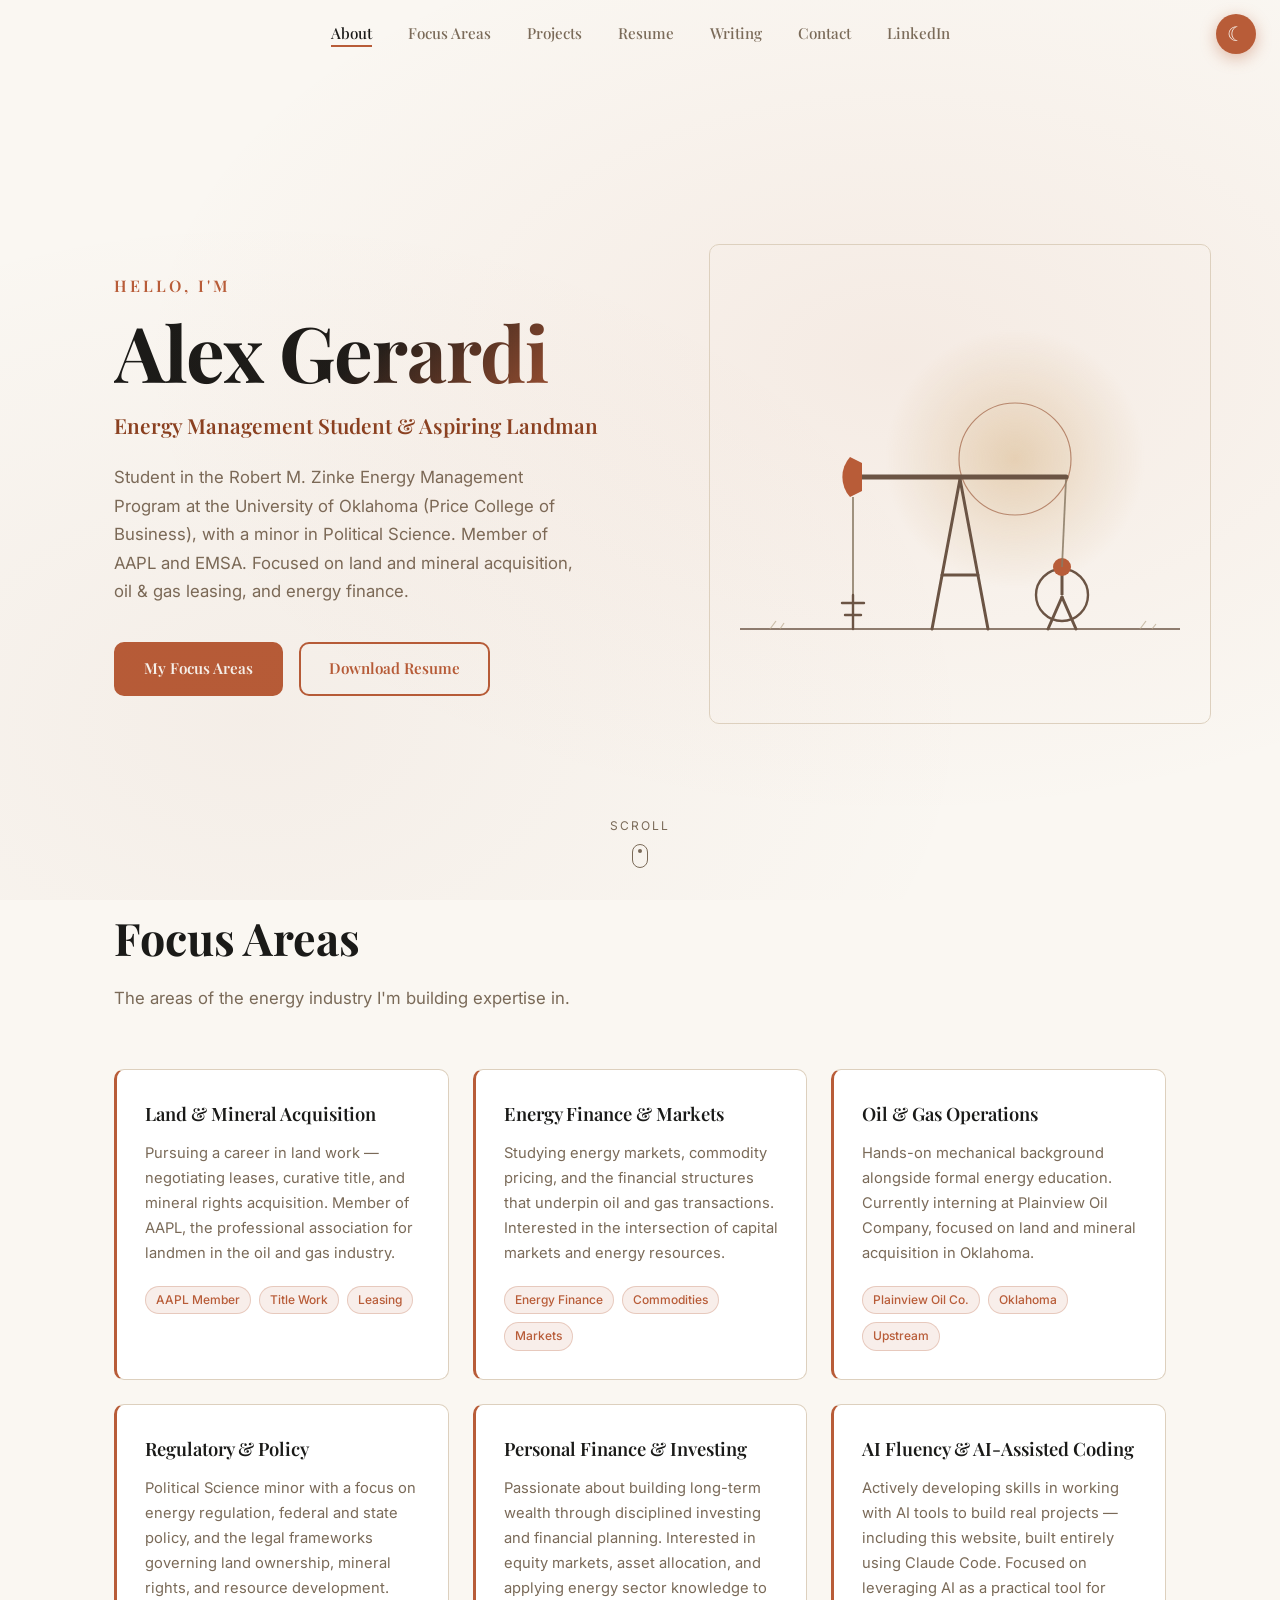
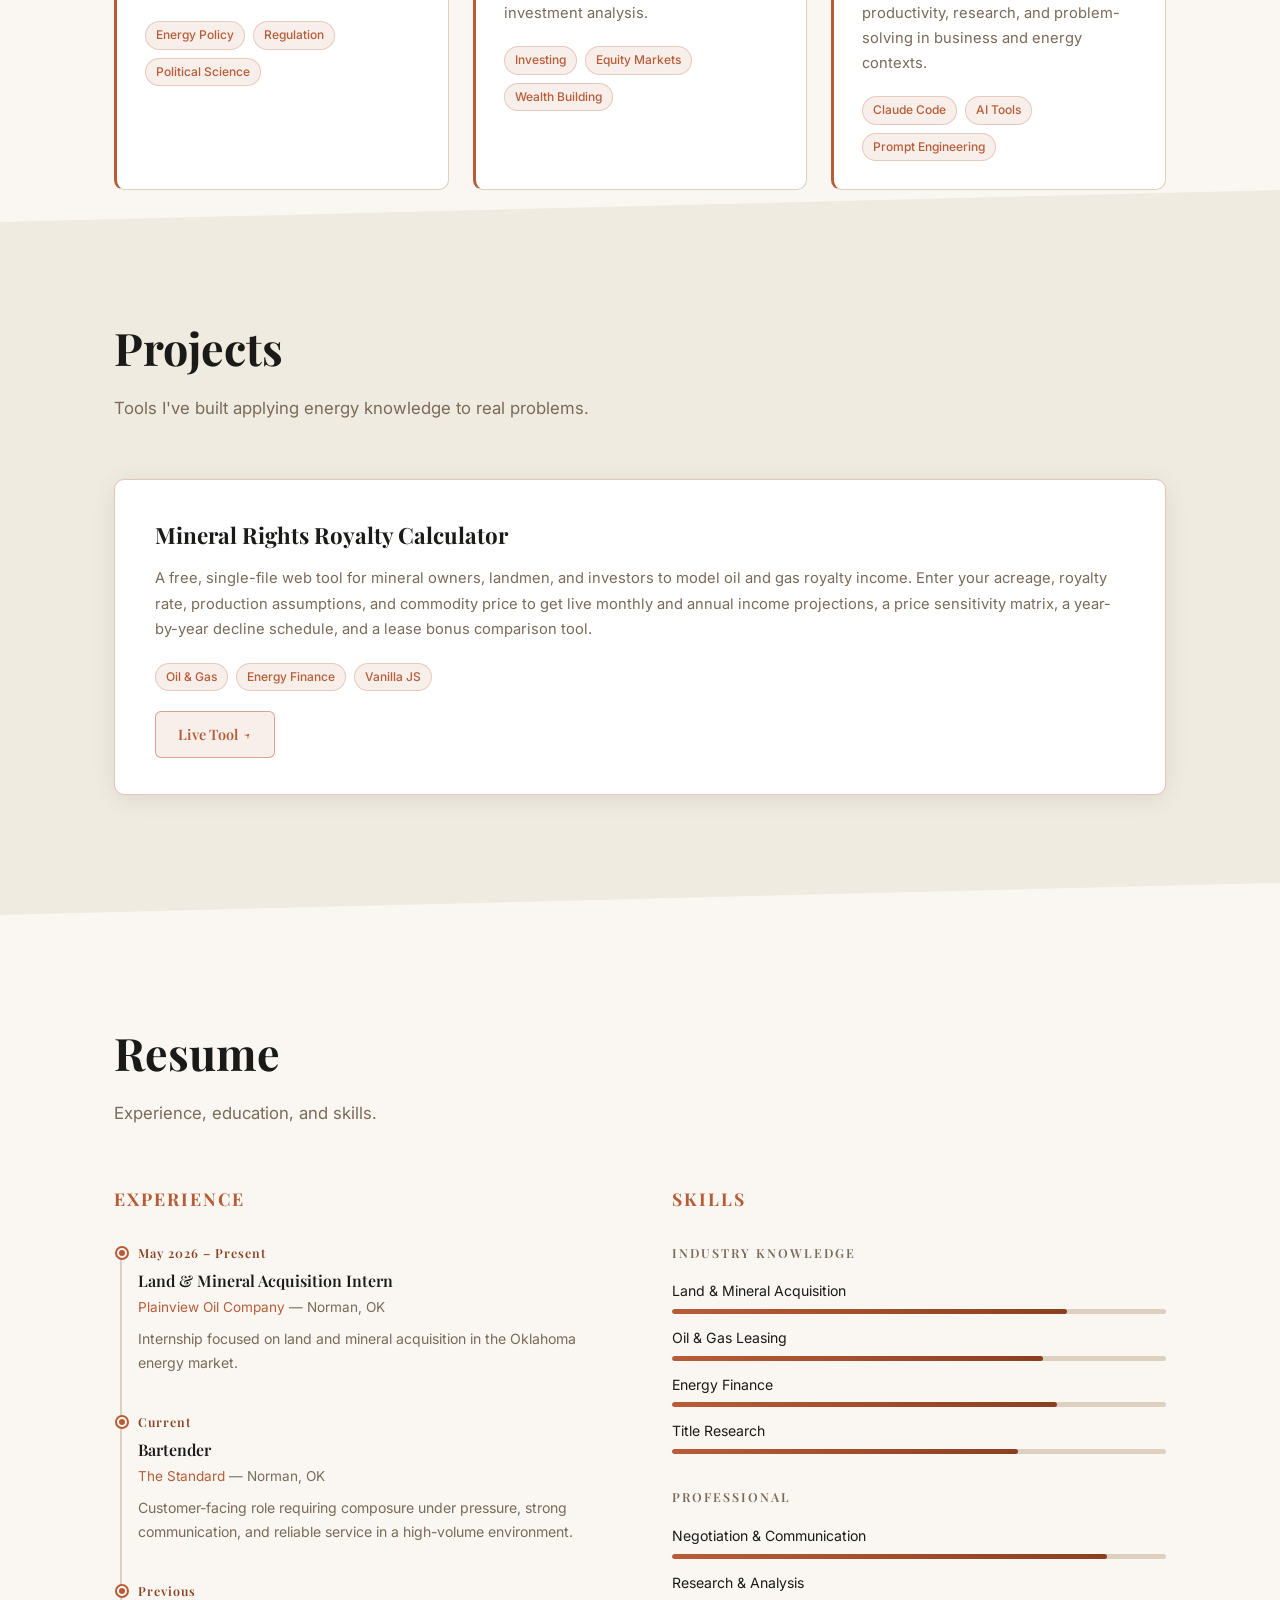
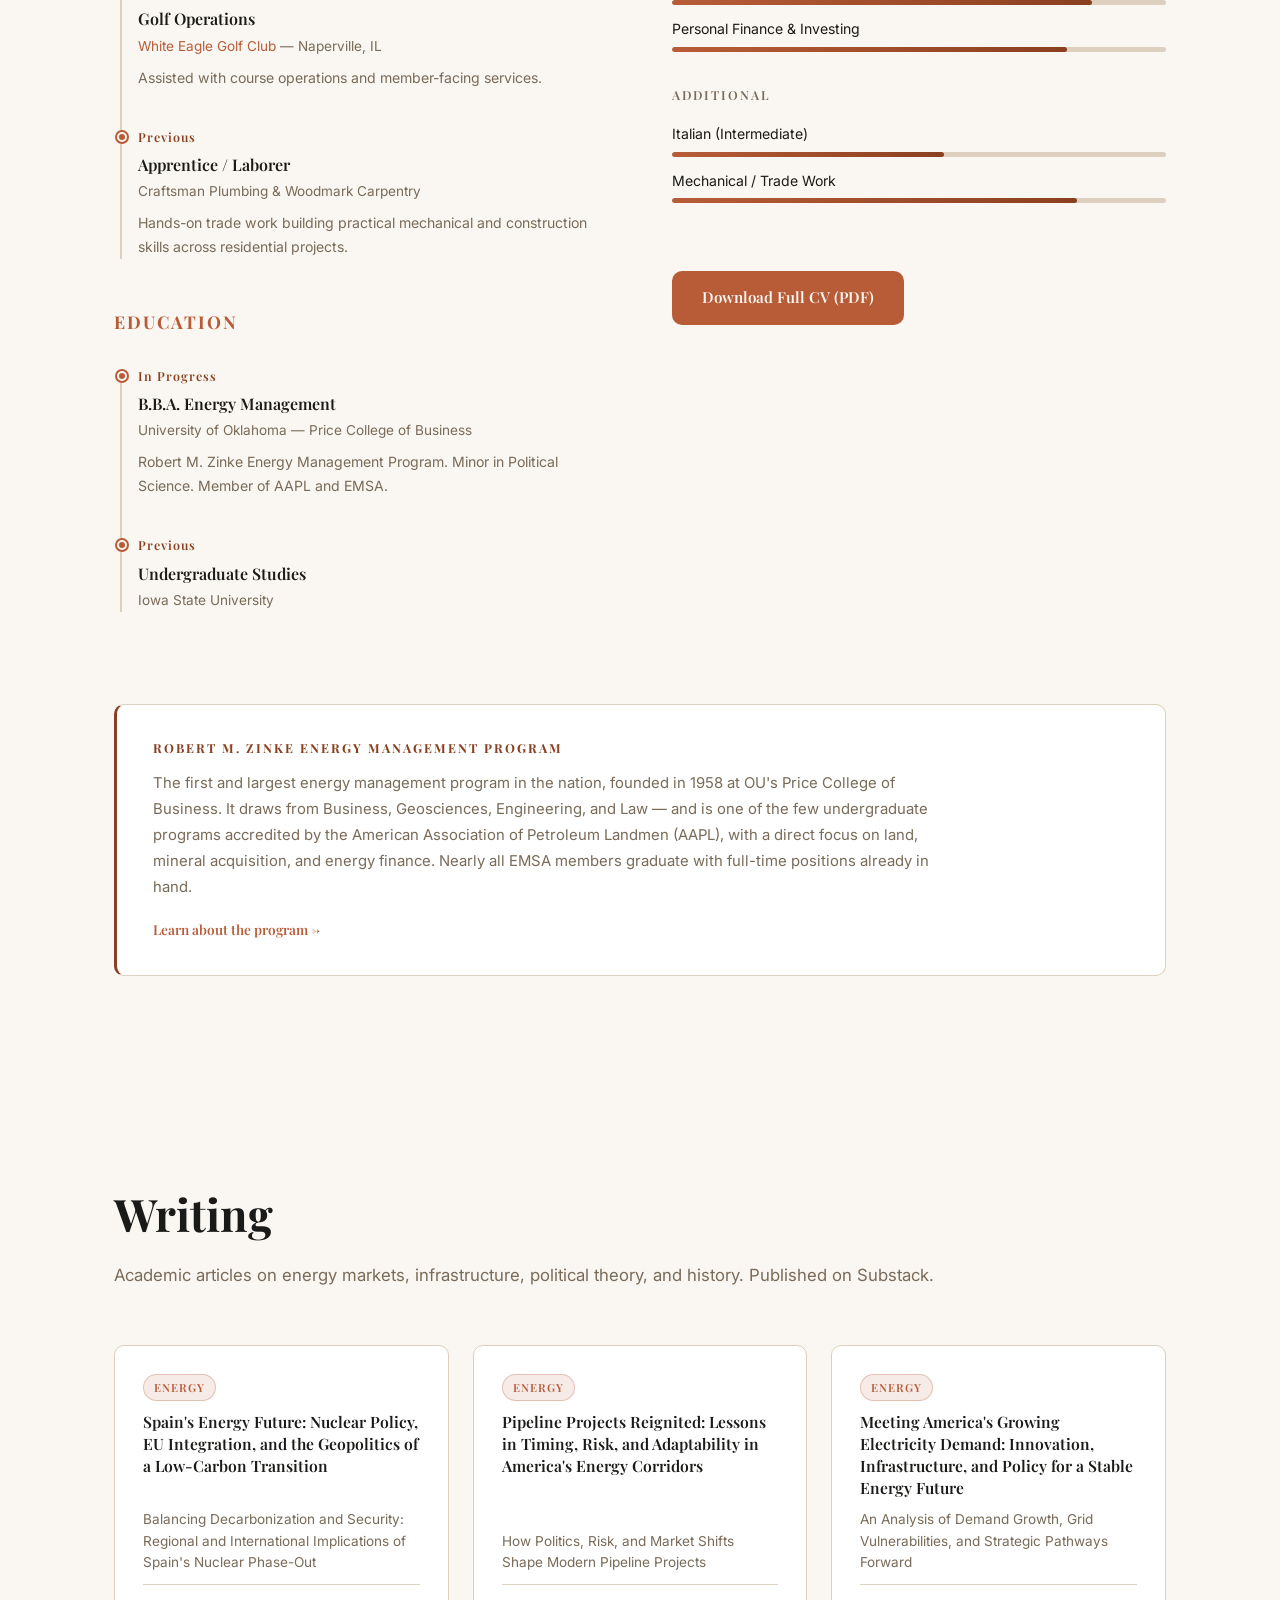
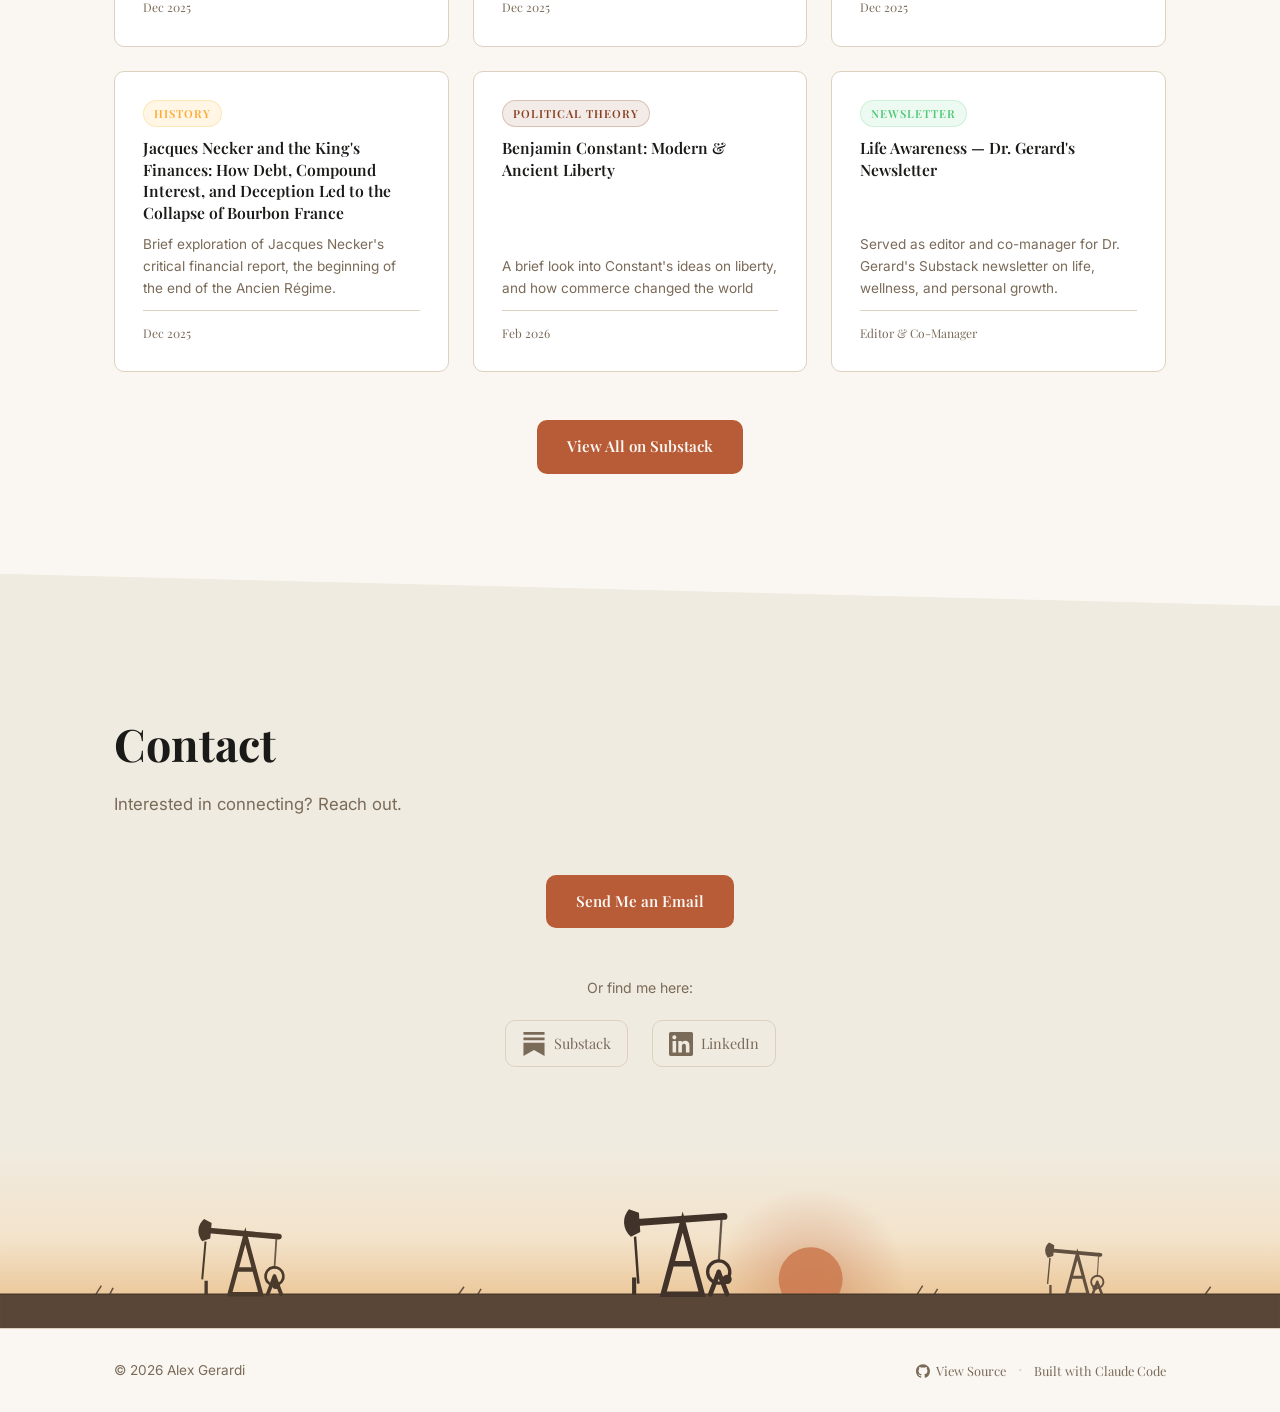
==== commit 6dd05fc6: "Add animated sunset horizon strip with pumpjack field to contact section Co-Authored-By: Claude Fabl" ====
--- a/index.html
+++ b/index.html
@@ -8,7 +8,7 @@
   <link rel="preconnect" href="https://fonts.gstatic.com" crossorigin>
   <link href="https://fonts.googleapis.com/css2?family=Playfair+Display:wght@400;600;700&family=Space+Grotesk:wght@400;600;700&family=Inter:wght@300;400;500;600&display=swap" rel="stylesheet">
   <link rel="icon" href="data:image/svg+xml,<svg xmlns='http://www.w3.org/2000/svg' viewBox='0 0 100 100'><rect width='100' height='100' rx='14' fill='%231c1814'/><text x='50' y='68' font-family='Georgia,serif' font-size='44' font-weight='700' fill='%23c4914a' text-anchor='middle'>AG</text></svg>">
-  <link rel="stylesheet" href="style.css?v=10">
+  <link rel="stylesheet" href="style.css?v=11">
 </head>
 <body>
 
@@ -387,6 +387,109 @@
           </div>
         </div>
       </div>
+
+      <!-- Sunset horizon strip: pumpjack field, dusk in light mode / night in dark mode -->
+      <div class="horizon-strip" aria-hidden="true">
+        <svg viewBox="0 0 1200 170" xmlns="http://www.w3.org/2000/svg" preserveAspectRatio="xMidYMax meet">
+          <defs>
+            <linearGradient id="hz-sky" x1="0" y1="0" x2="0" y2="1">
+              <stop class="hz-sky-top" offset="0%"/>
+              <stop class="hz-sky-mid" offset="62%"/>
+              <stop class="hz-sky-bot" offset="100%"/>
+            </linearGradient>
+            <radialGradient id="hz-glow" cx="50%" cy="50%" r="50%">
+              <stop class="hz-glow-in" offset="0%"/>
+              <stop class="hz-glow-out" offset="100%"/>
+            </radialGradient>
+          </defs>
+          <rect width="1200" height="138" fill="url(#hz-sky)"/>
+          <g class="hz-stars">
+            <circle cx="120" cy="32" r="1.1"/><circle cx="310" cy="58" r="0.8"/><circle cx="455" cy="24" r="1"/>
+            <circle cx="905" cy="40" r="1.1"/><circle cx="1060" cy="68" r="0.8"/><circle cx="1160" cy="28" r="1"/>
+            <circle cx="585" cy="44" r="0.7"/><circle cx="220" cy="86" r="0.7"/>
+          </g>
+          <circle cx="760" cy="128" r="90" fill="url(#hz-glow)"/>
+          <circle class="hz-sun" cx="760" cy="124" r="30"/>
+          <rect class="hz-ground" y="138" width="1200" height="32"/>
+          <line class="hz-ground-line" x1="0" y1="138" x2="1200" y2="138" stroke-width="1.5"/>
+
+          <g class="hz-pj hz-pj1" transform="translate(230,138) scale(1.05)">
+            <path d="M -14 0 L 0 -52 L 14 0 Z M -8 -22 L 8 -22" fill="none" stroke-width="4" stroke-linecap="round"/>
+            <g>
+              <line x1="-38" y1="-54" x2="30" y2="-54" stroke-width="5" stroke-linecap="round"/>
+              <path d="M -38 -64 A 14 14 0 0 0 -38 -44 L -31 -47 L -31 -61 Z" stroke="none"/>
+              <line x1="-35" y1="-44" x2="-35" y2="-10" stroke-width="1.8"/>
+              <animateTransform attributeName="transform" type="rotate"
+                values="-5.5 0 -52; 5 0 -52; -5.5 0 -52" keyTimes="0;0.5;1"
+                calcMode="spline" keySplines=".45 0 .55 1;.45 0 .55 1"
+                dur="4s" repeatCount="indefinite"/>
+            </g>
+            <line x1="-35" y1="-12" x2="-35" y2="0" stroke-width="3"/>
+            <path d="M 20 0 L 26 -16 M 32 0 L 26 -16" fill="none" stroke-width="3.4" stroke-linecap="round"/>
+            <g>
+              <circle cx="26" cy="-16" r="8" fill="none" stroke-width="2.4"/>
+              <circle cx="26" cy="-24" r="3.4" stroke="none"/>
+              <animateTransform attributeName="transform" type="rotate"
+                values="0 26 -16; 360 26 -16" dur="4s" repeatCount="indefinite"/>
+            </g>
+            <line x1="28" y1="-54" x2="26" y2="-23" stroke-width="1.6" opacity="0.8"/>
+          </g>
+
+          <g class="hz-pj hz-pj2" transform="translate(640,138) scale(1.3)">
+            <path d="M -14 0 L 0 -52 L 14 0 Z M -8 -22 L 8 -22" fill="none" stroke-width="4" stroke-linecap="round"/>
+            <g>
+              <line x1="-38" y1="-54" x2="30" y2="-54" stroke-width="5" stroke-linecap="round"/>
+              <path d="M -38 -64 A 14 14 0 0 0 -38 -44 L -31 -47 L -31 -61 Z" stroke="none"/>
+              <line x1="-35" y1="-44" x2="-35" y2="-10" stroke-width="1.8"/>
+              <animateTransform attributeName="transform" type="rotate"
+                values="5 0 -52; -5.5 0 -52; 5 0 -52" keyTimes="0;0.5;1"
+                calcMode="spline" keySplines=".45 0 .55 1;.45 0 .55 1"
+                dur="5.2s" repeatCount="indefinite"/>
+            </g>
+            <line x1="-35" y1="-12" x2="-35" y2="0" stroke-width="3"/>
+            <path d="M 20 0 L 26 -16 M 32 0 L 26 -16" fill="none" stroke-width="3.4" stroke-linecap="round"/>
+            <g>
+              <circle cx="26" cy="-16" r="8" fill="none" stroke-width="2.4"/>
+              <circle cx="26" cy="-24" r="3.4" stroke="none"/>
+              <animateTransform attributeName="transform" type="rotate"
+                values="0 26 -16; 360 26 -16" dur="5.2s" repeatCount="indefinite"/>
+            </g>
+            <line x1="28" y1="-54" x2="26" y2="-23" stroke-width="1.6" opacity="0.8"/>
+          </g>
+
+          <g class="hz-pj hz-pj3" transform="translate(1010,138) scale(0.72)">
+            <path d="M -14 0 L 0 -52 L 14 0 Z M -8 -22 L 8 -22" fill="none" stroke-width="4" stroke-linecap="round"/>
+            <g>
+              <line x1="-38" y1="-54" x2="30" y2="-54" stroke-width="5" stroke-linecap="round"/>
+              <path d="M -38 -64 A 14 14 0 0 0 -38 -44 L -31 -47 L -31 -61 Z" stroke="none"/>
+              <line x1="-35" y1="-44" x2="-35" y2="-10" stroke-width="1.8"/>
+              <animateTransform attributeName="transform" type="rotate"
+                values="-4 0 -52; 5.5 0 -52; -4 0 -52" keyTimes="0;0.5;1"
+                calcMode="spline" keySplines=".45 0 .55 1;.45 0 .55 1"
+                dur="3.4s" repeatCount="indefinite"/>
+            </g>
+            <line x1="-35" y1="-12" x2="-35" y2="0" stroke-width="3"/>
+            <path d="M 20 0 L 26 -16 M 32 0 L 26 -16" fill="none" stroke-width="3.4" stroke-linecap="round"/>
+            <g>
+              <circle cx="26" cy="-16" r="8" fill="none" stroke-width="2.4"/>
+              <circle cx="26" cy="-24" r="3.4" stroke="none"/>
+              <animateTransform attributeName="transform" type="rotate"
+                values="0 26 -16; 360 26 -16" dur="3.4s" repeatCount="indefinite"/>
+            </g>
+            <line x1="28" y1="-54" x2="26" y2="-23" stroke-width="1.6" opacity="0.8"/>
+            <circle class="hz-riglight" cx="0" cy="-56" r="2" stroke="none">
+              <animate attributeName="opacity" values="0.2;1;0.2" dur="2.6s" repeatCount="indefinite"/>
+            </circle>
+          </g>
+
+          <g class="hz-grass" stroke-width="1.4" opacity="0.85">
+            <line x1="90" y1="138" x2="95" y2="130"/><line x1="103" y1="138" x2="106" y2="132"/>
+            <line x1="430" y1="138" x2="435" y2="131"/><line x1="448" y1="138" x2="451" y2="133"/>
+            <line x1="860" y1="138" x2="865" y2="130"/><line x1="876" y1="138" x2="879" y2="133"/>
+            <line x1="1130" y1="138" x2="1135" y2="131"/>
+          </g>
+        </svg>
+      </div>
     </section>
 
   </main>
--- a/style.css
+++ b/style.css
@@ -956,10 +956,9 @@
    CONTACT
    ===================== */
 #contact {
-  padding: 100px 0;
+  padding: 132px 0 0;
   background: var(--bg-secondary);
   clip-path: polygon(0 0, 100% 32px, 100% 100%, 0 100%);
-  padding-top: 132px;
 }
 
 .contact-wrap {
@@ -1003,6 +1002,52 @@
   border-color: var(--accent-teal);
   background: rgba(196, 145, 74, 0.07);
 }
+
+/* =====================
+   HORIZON STRIP
+   ===================== */
+/* Default (:root) values are the dark theme: night field. The light theme
+   overrides below repaint it as dusk. */
+.horizon-strip {
+  margin-top: 80px;
+  line-height: 0;
+}
+
+.horizon-strip svg {
+  display: block;
+  width: 100%;
+  height: auto;
+}
+
+.hz-sky-top { stop-color: #161210; }
+.hz-sky-mid { stop-color: #241c12; }
+.hz-sky-bot { stop-color: #3a2a16; }
+.hz-glow-in  { stop-color: rgba(196, 145, 74, 0.34); }
+.hz-glow-out { stop-color: rgba(196, 145, 74, 0); }
+.hz-sun { fill: #c4914a; opacity: 0.55; }
+.hz-stars { fill: #f0ead8; opacity: 0.5; }
+.hz-ground { fill: #0e0b08; }
+.hz-ground-line { stroke: #3a3026; }
+.hz-grass { stroke: #3a3026; }
+.hz-pj1 { fill: #0e0b08; stroke: #0e0b08; }
+.hz-pj2 { fill: #0a0805; stroke: #0a0805; }
+.hz-pj3 { fill: #14100b; stroke: #14100b; opacity: 0.95; }
+.hz-riglight { fill: #c4914a; }
+
+html[data-theme="light"] .hz-sky-top { stop-color: #f0ebe0; }
+html[data-theme="light"] .hz-sky-mid { stop-color: #f3e3cb; }
+html[data-theme="light"] .hz-sky-bot { stop-color: #ecc99c; }
+html[data-theme="light"] .hz-glow-in  { stop-color: rgba(196, 114, 74, 0.45); }
+html[data-theme="light"] .hz-glow-out { stop-color: rgba(196, 114, 74, 0); }
+html[data-theme="light"] .hz-sun { fill: #cd7a4e; opacity: 0.85; }
+html[data-theme="light"] .hz-stars { display: none; }
+html[data-theme="light"] .hz-ground { fill: #5a4636; }
+html[data-theme="light"] .hz-ground-line { stroke: #4a3a2c; }
+html[data-theme="light"] .hz-grass { stroke: #4a3a2c; }
+html[data-theme="light"] .hz-pj1 { fill: #4a3a2c; stroke: #4a3a2c; }
+html[data-theme="light"] .hz-pj2 { fill: #42332a; stroke: #42332a; }
+html[data-theme="light"] .hz-pj3 { fill: #564536; stroke: #564536; opacity: 0.92; }
+html[data-theme="light"] .hz-riglight { display: none; }
 
 /* =====================
    FOOTER
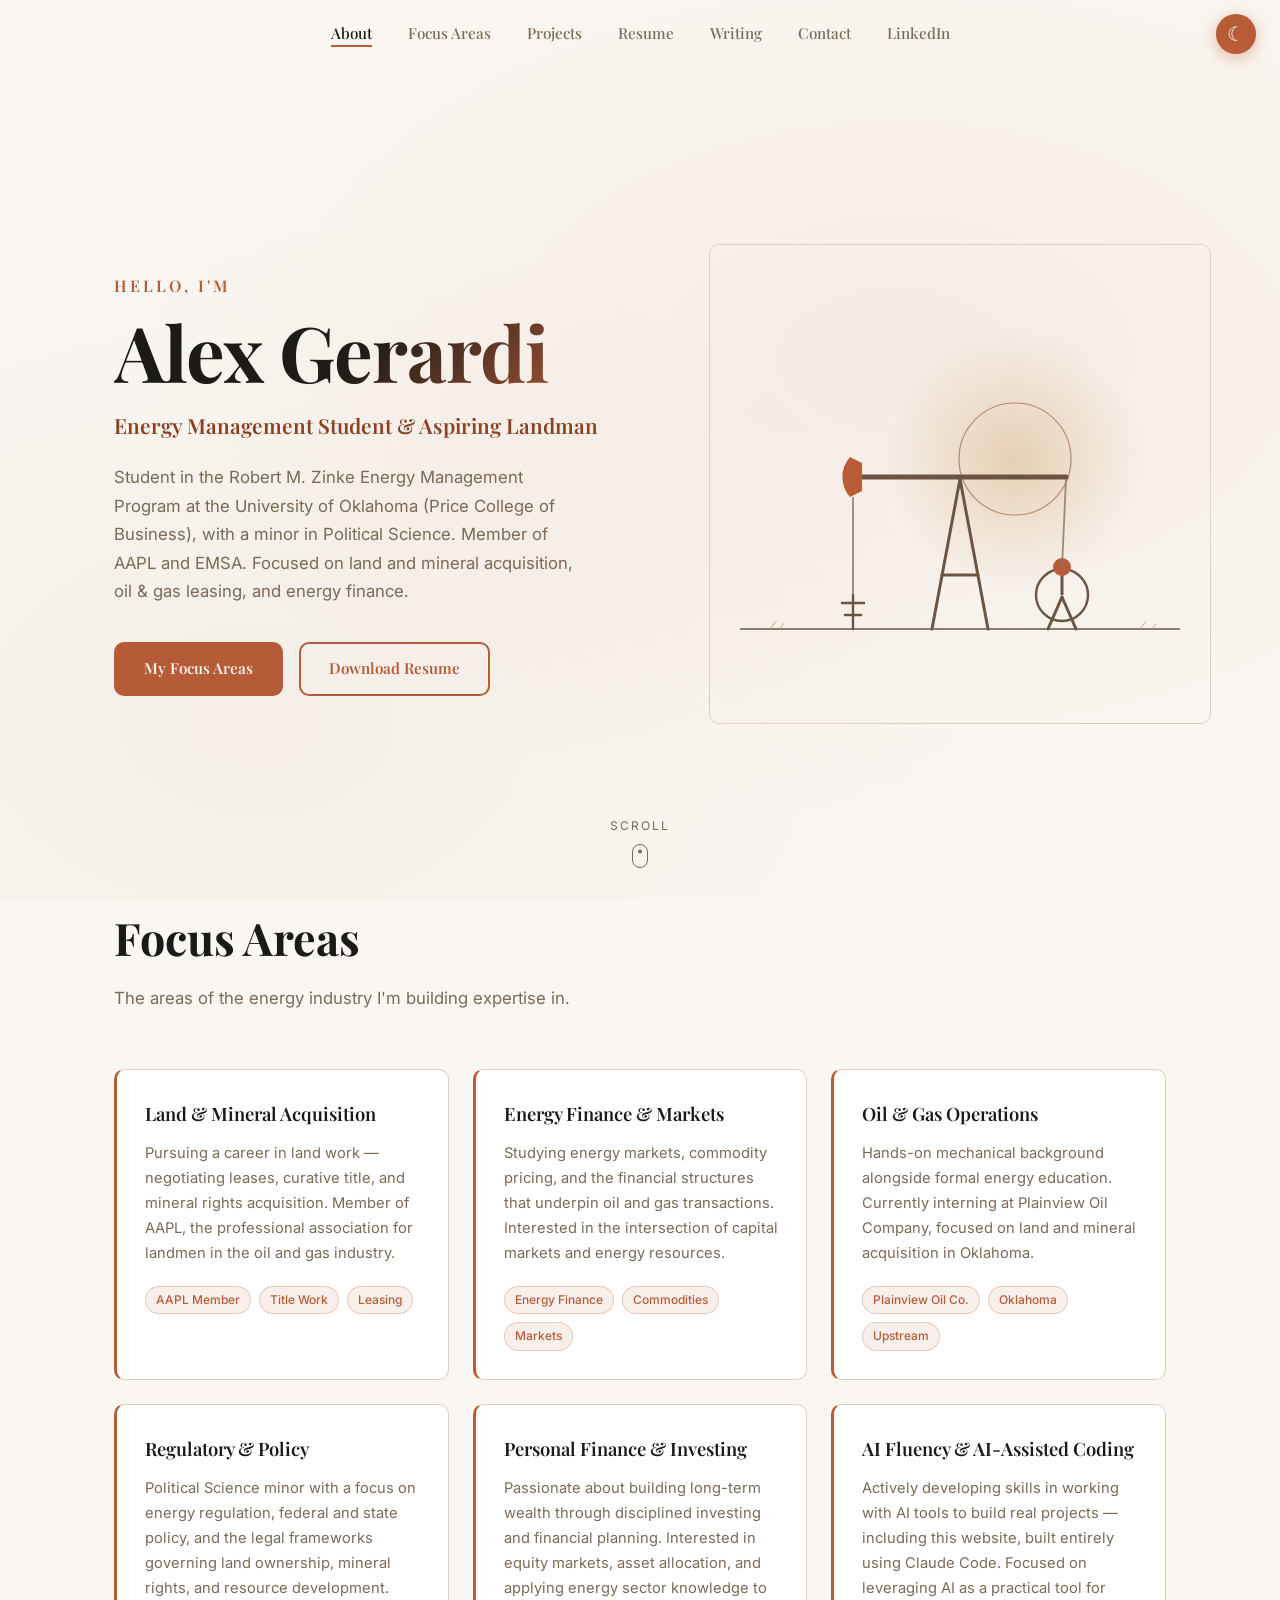
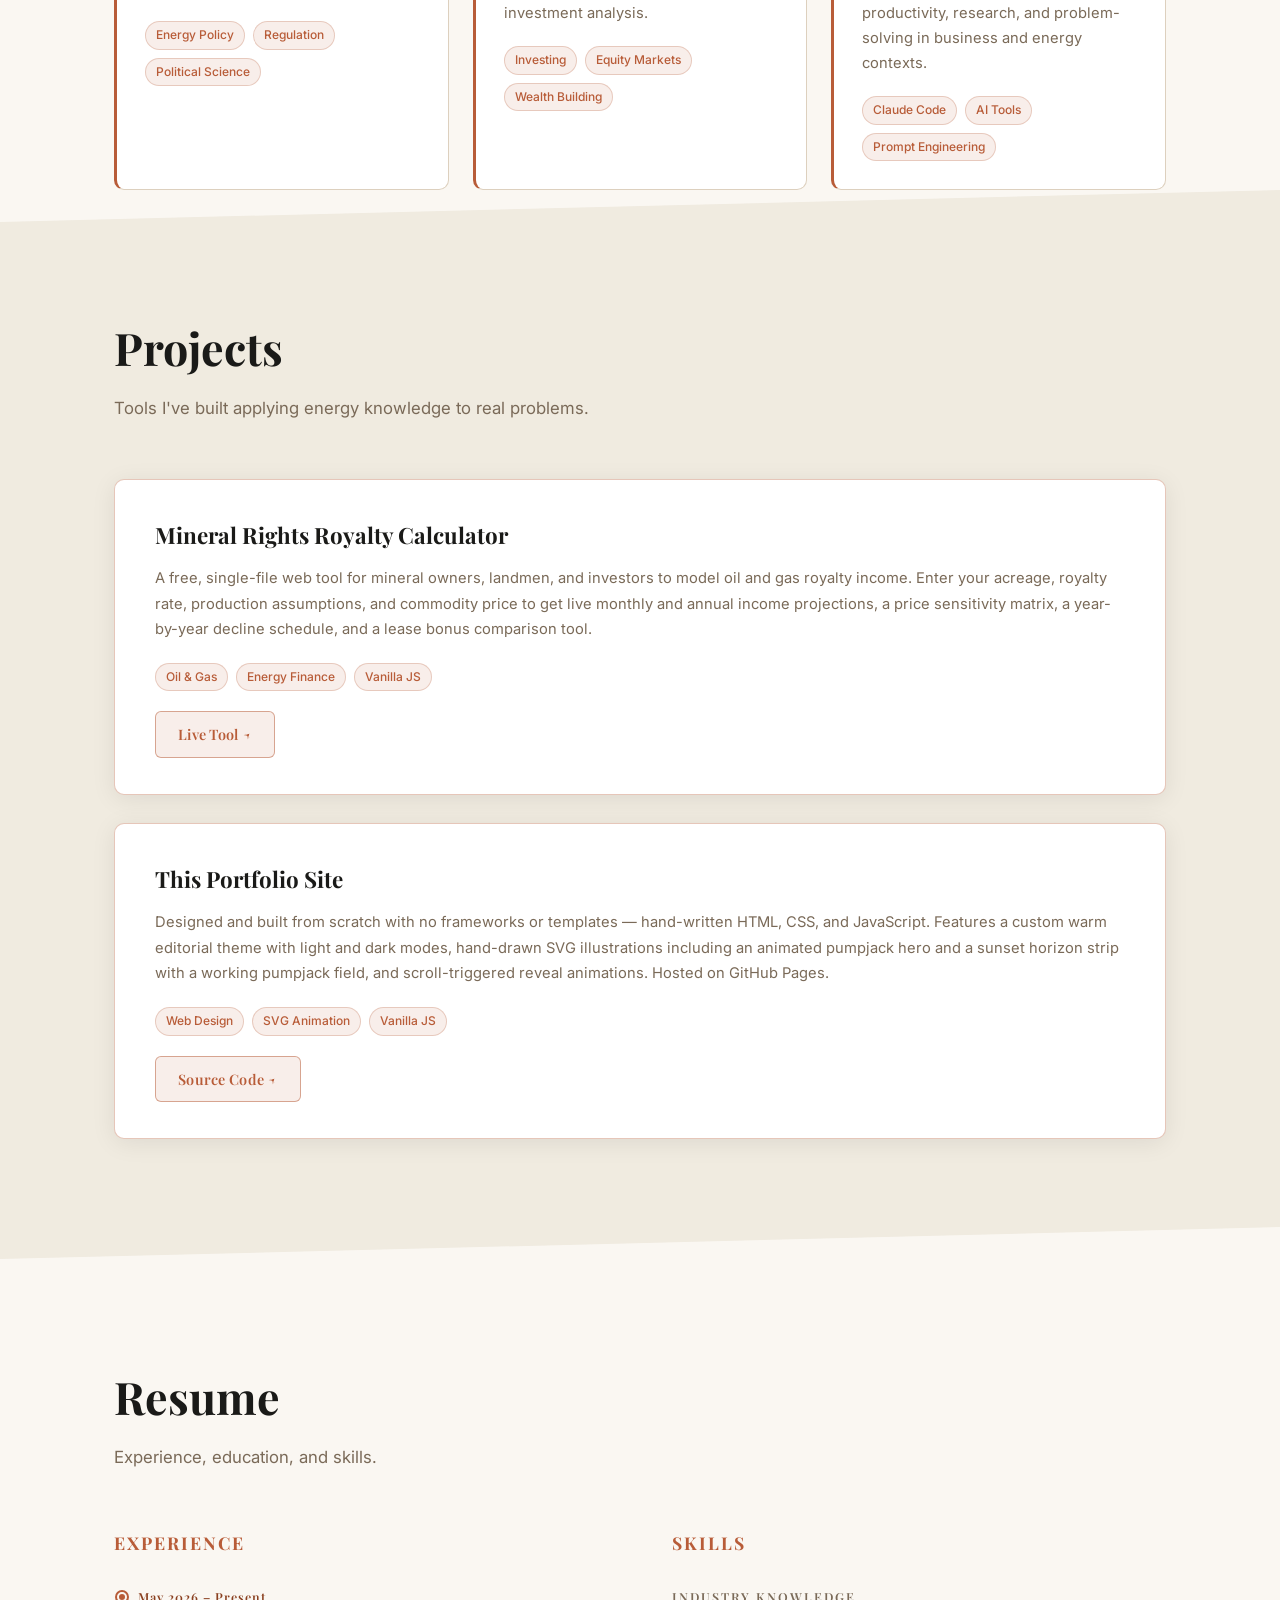
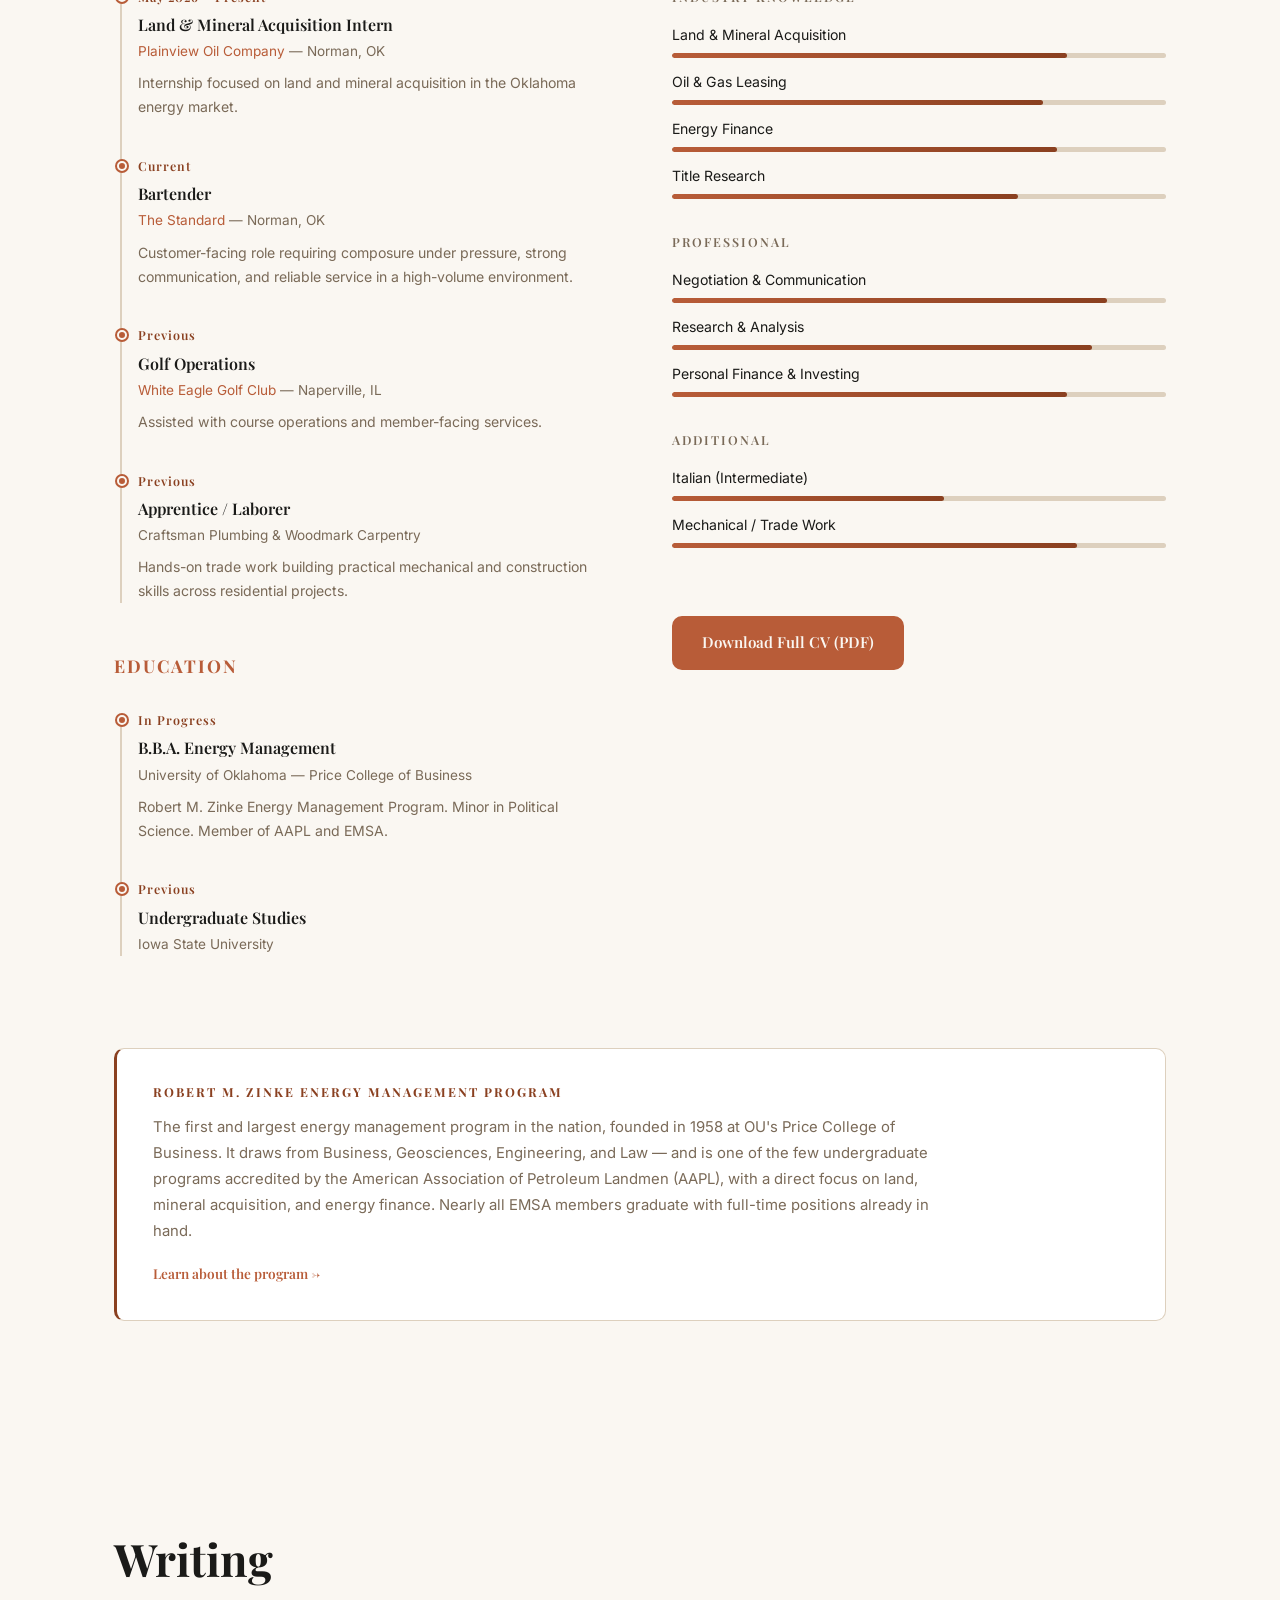
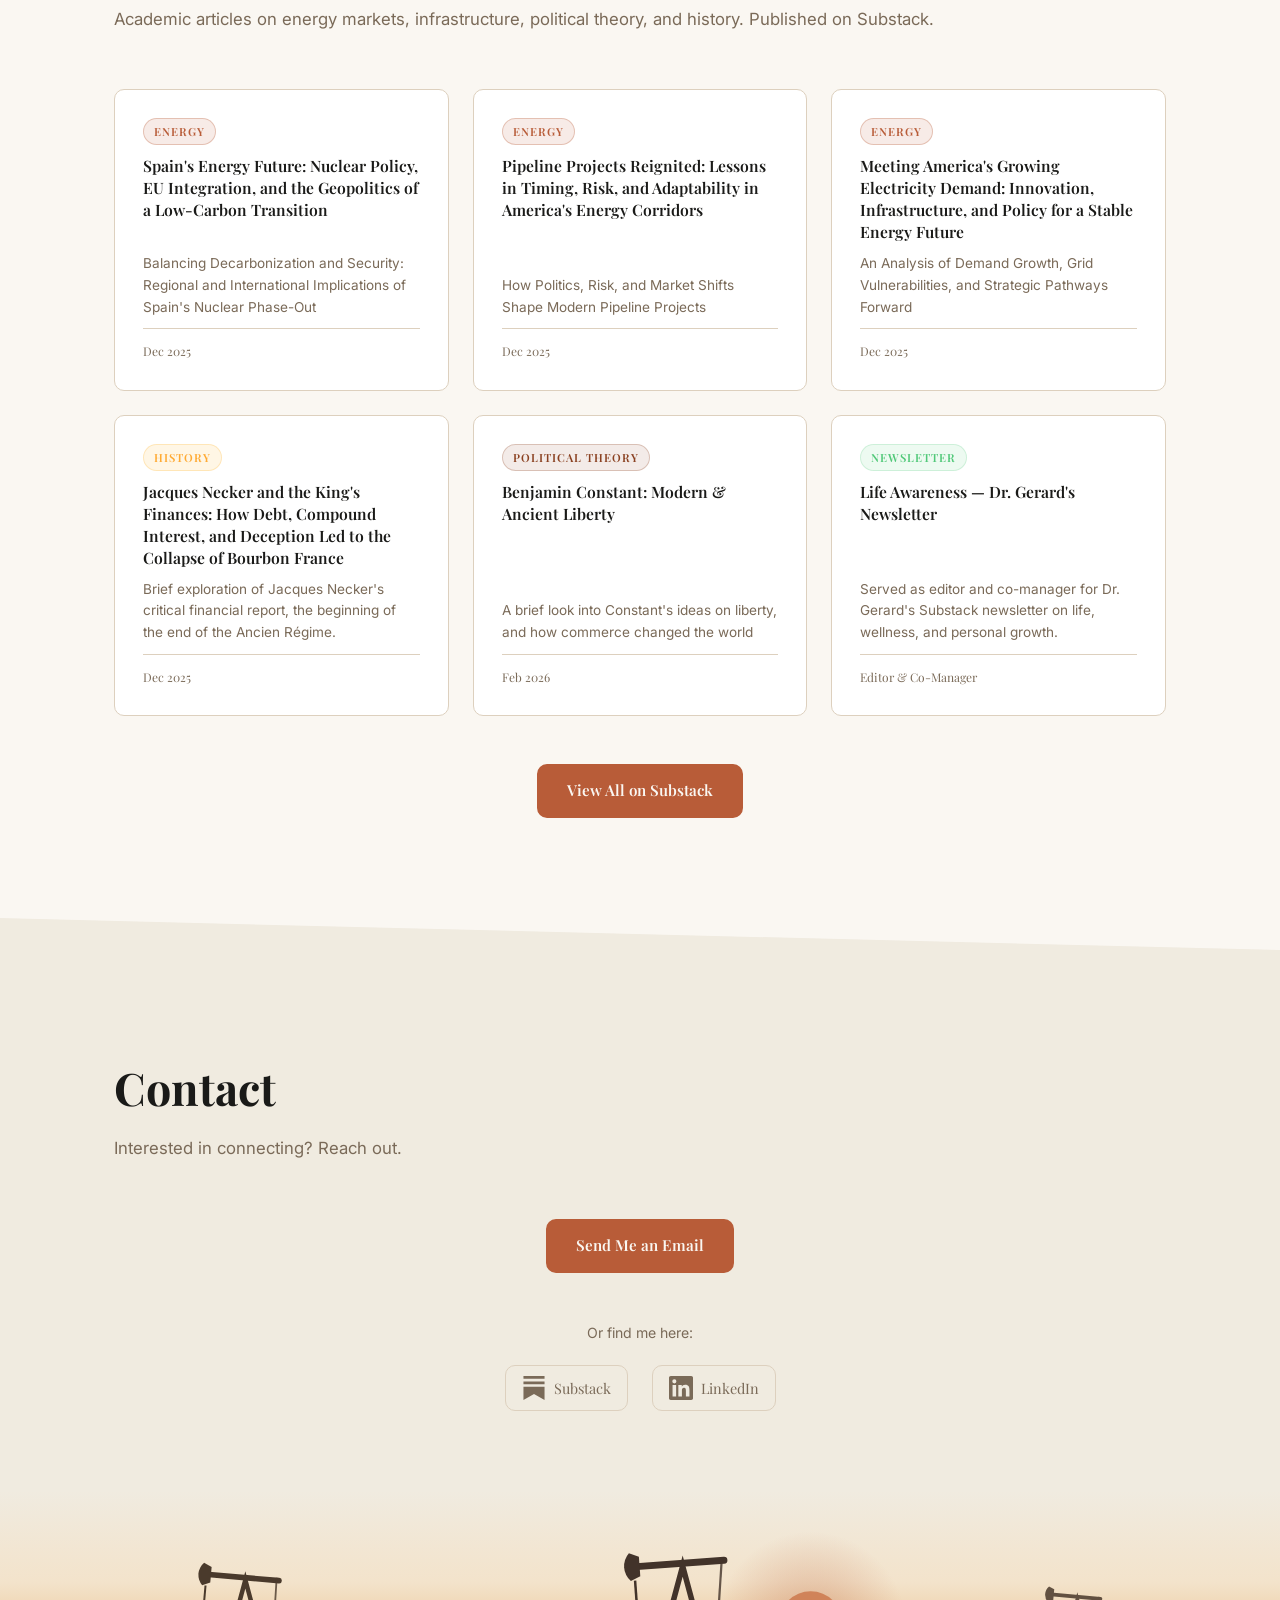
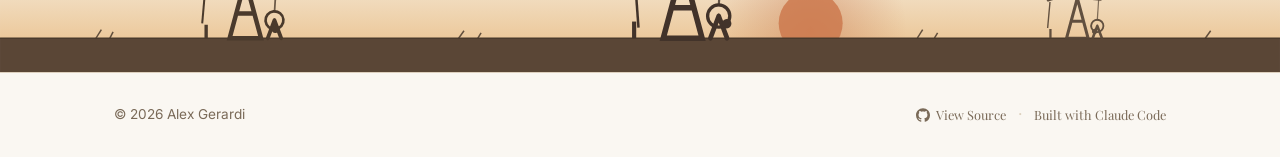
==== commit 84afc1c0: "Add portfolio site project card; remove dead particle code and stray files - New Projects card descr" ====
--- a/index.html
+++ b/index.html
@@ -203,6 +203,21 @@
                 </div>
                 <div class="card-links">
                   <a href="https://aogerardi.github.io/mineralcalc" target="_blank" rel="noopener">Live Tool ↗</a>
+                </div>
+              </div>
+            </div>
+          </article>
+
+          <article class="project-card-wide fade-in">
+            <div class="project-card-wide-inner">
+              <div class="project-card-wide-info">
+                <h3>This Portfolio Site</h3>
+                <p>Designed and built from scratch with no frameworks or templates — hand-written HTML, CSS, and JavaScript. Features a custom warm editorial theme with light and dark modes, hand-drawn SVG illustrations including an animated pumpjack hero and a sunset horizon strip with a working pumpjack field, and scroll-triggered reveal animations. Hosted on GitHub Pages.</p>
+                <div class="card-tags">
+                  <span>Web Design</span><span>SVG Animation</span><span>Vanilla JS</span>
+                </div>
+                <div class="card-links">
+                  <a href="https://github.com/aogerardi/aogerardi.github.io" target="_blank" rel="noopener">Source Code ↗</a>
                 </div>
               </div>
             </div>
@@ -510,6 +525,6 @@
     </div>
   </footer>
 
-  <script src="script.js?v=4"></script>
+  <script src="script.js?v=5"></script>
 </body>
 </html>
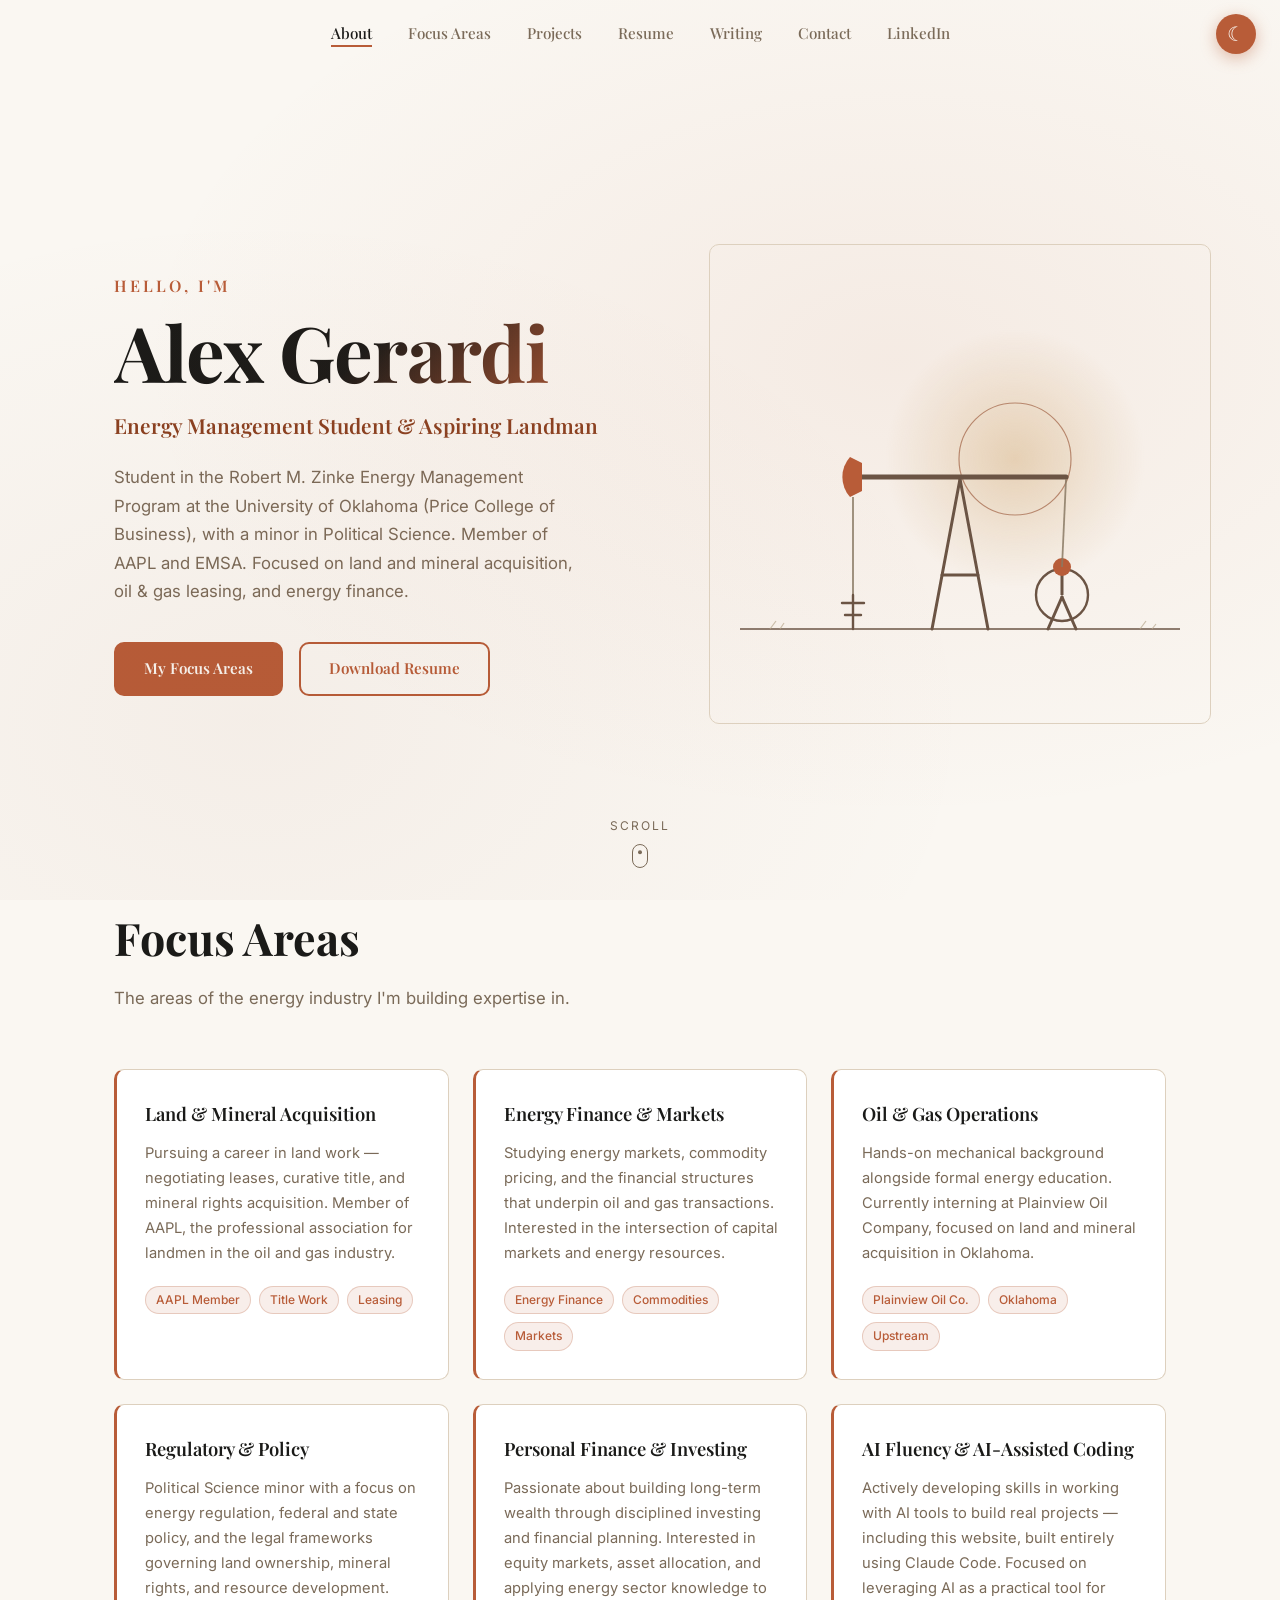
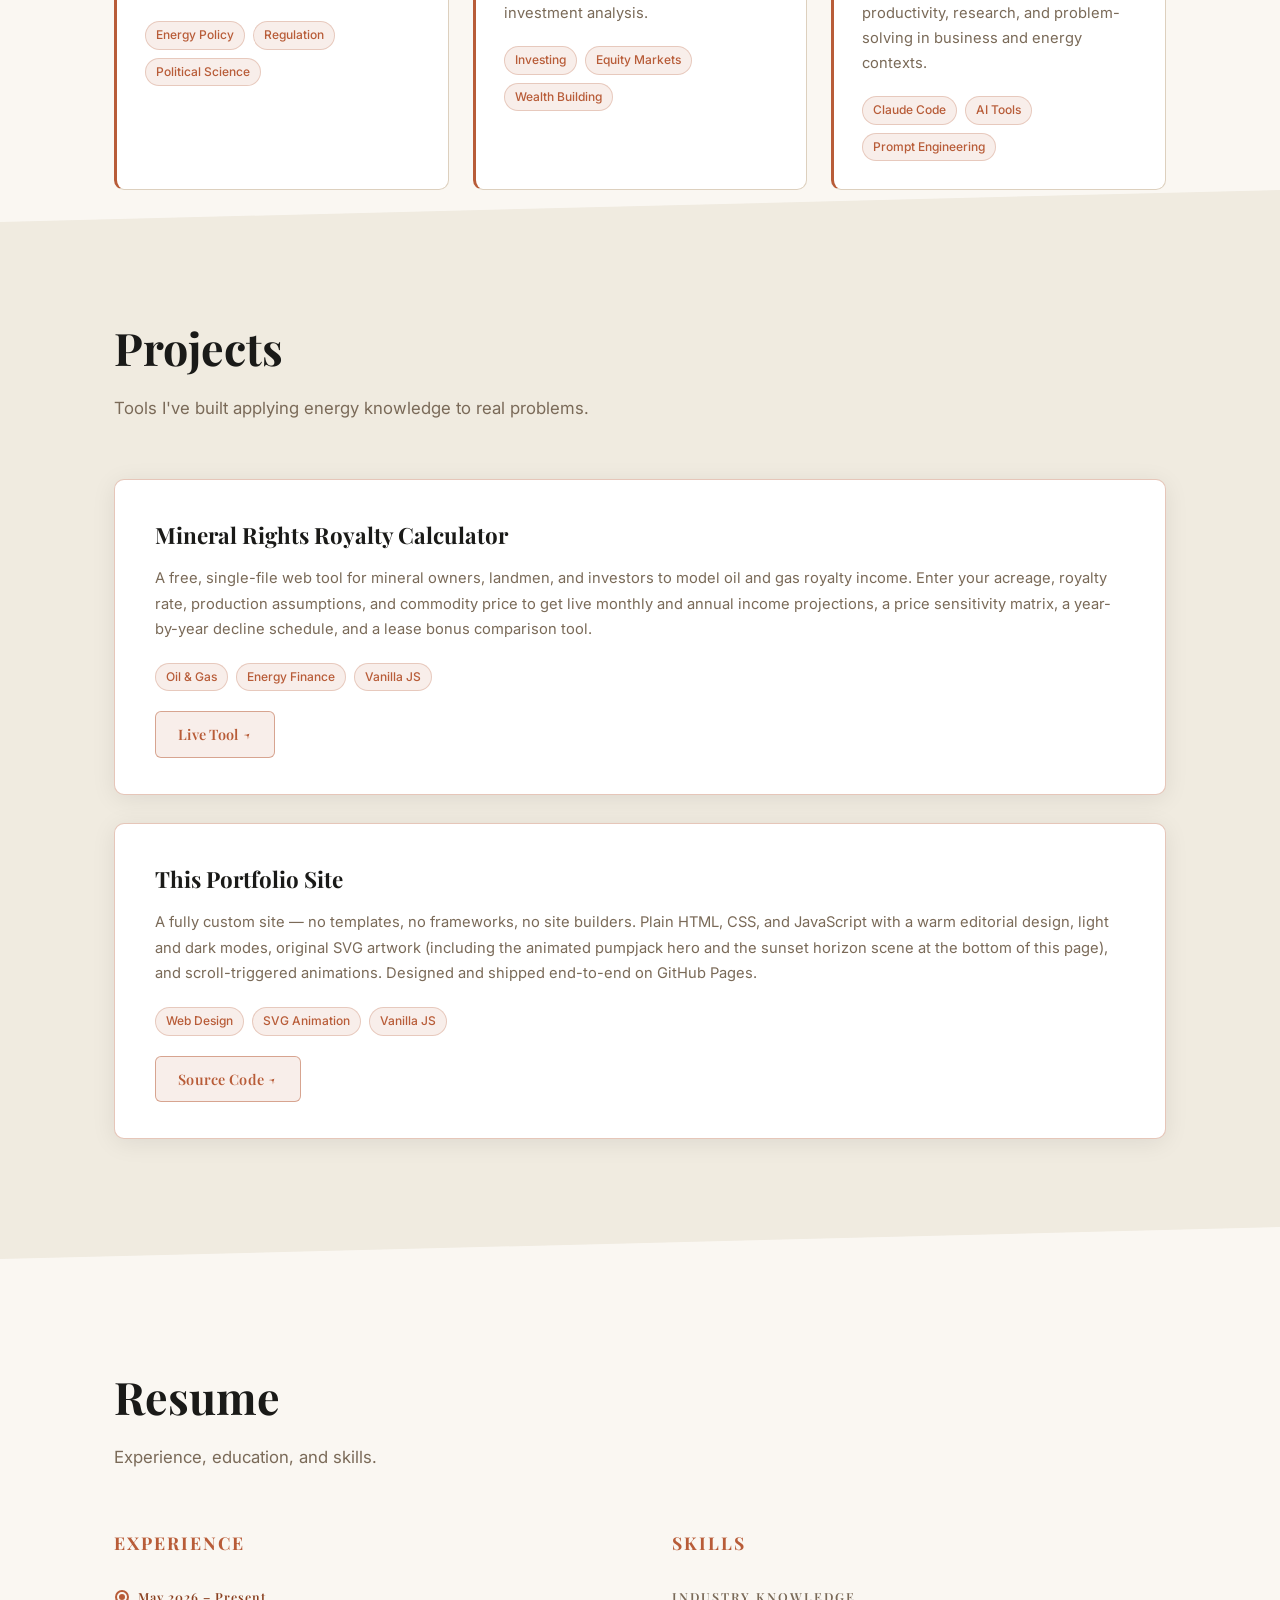
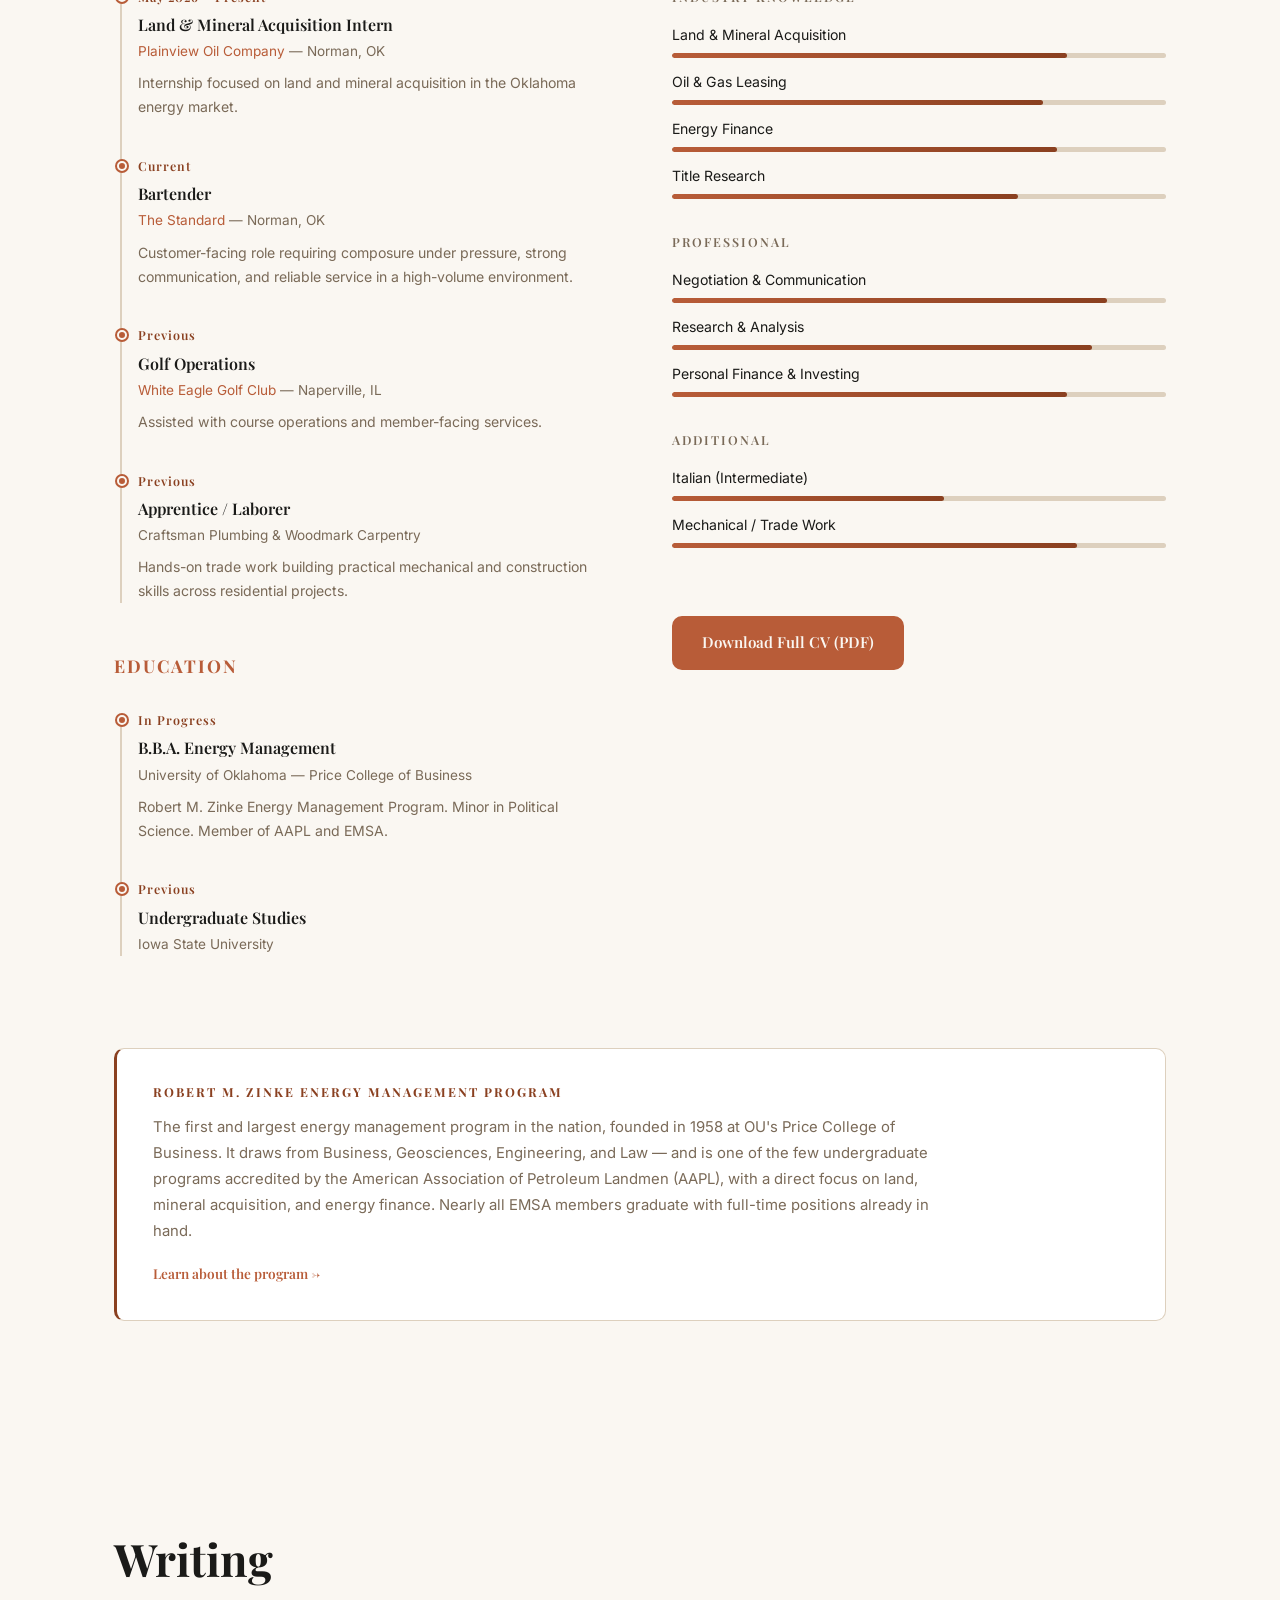
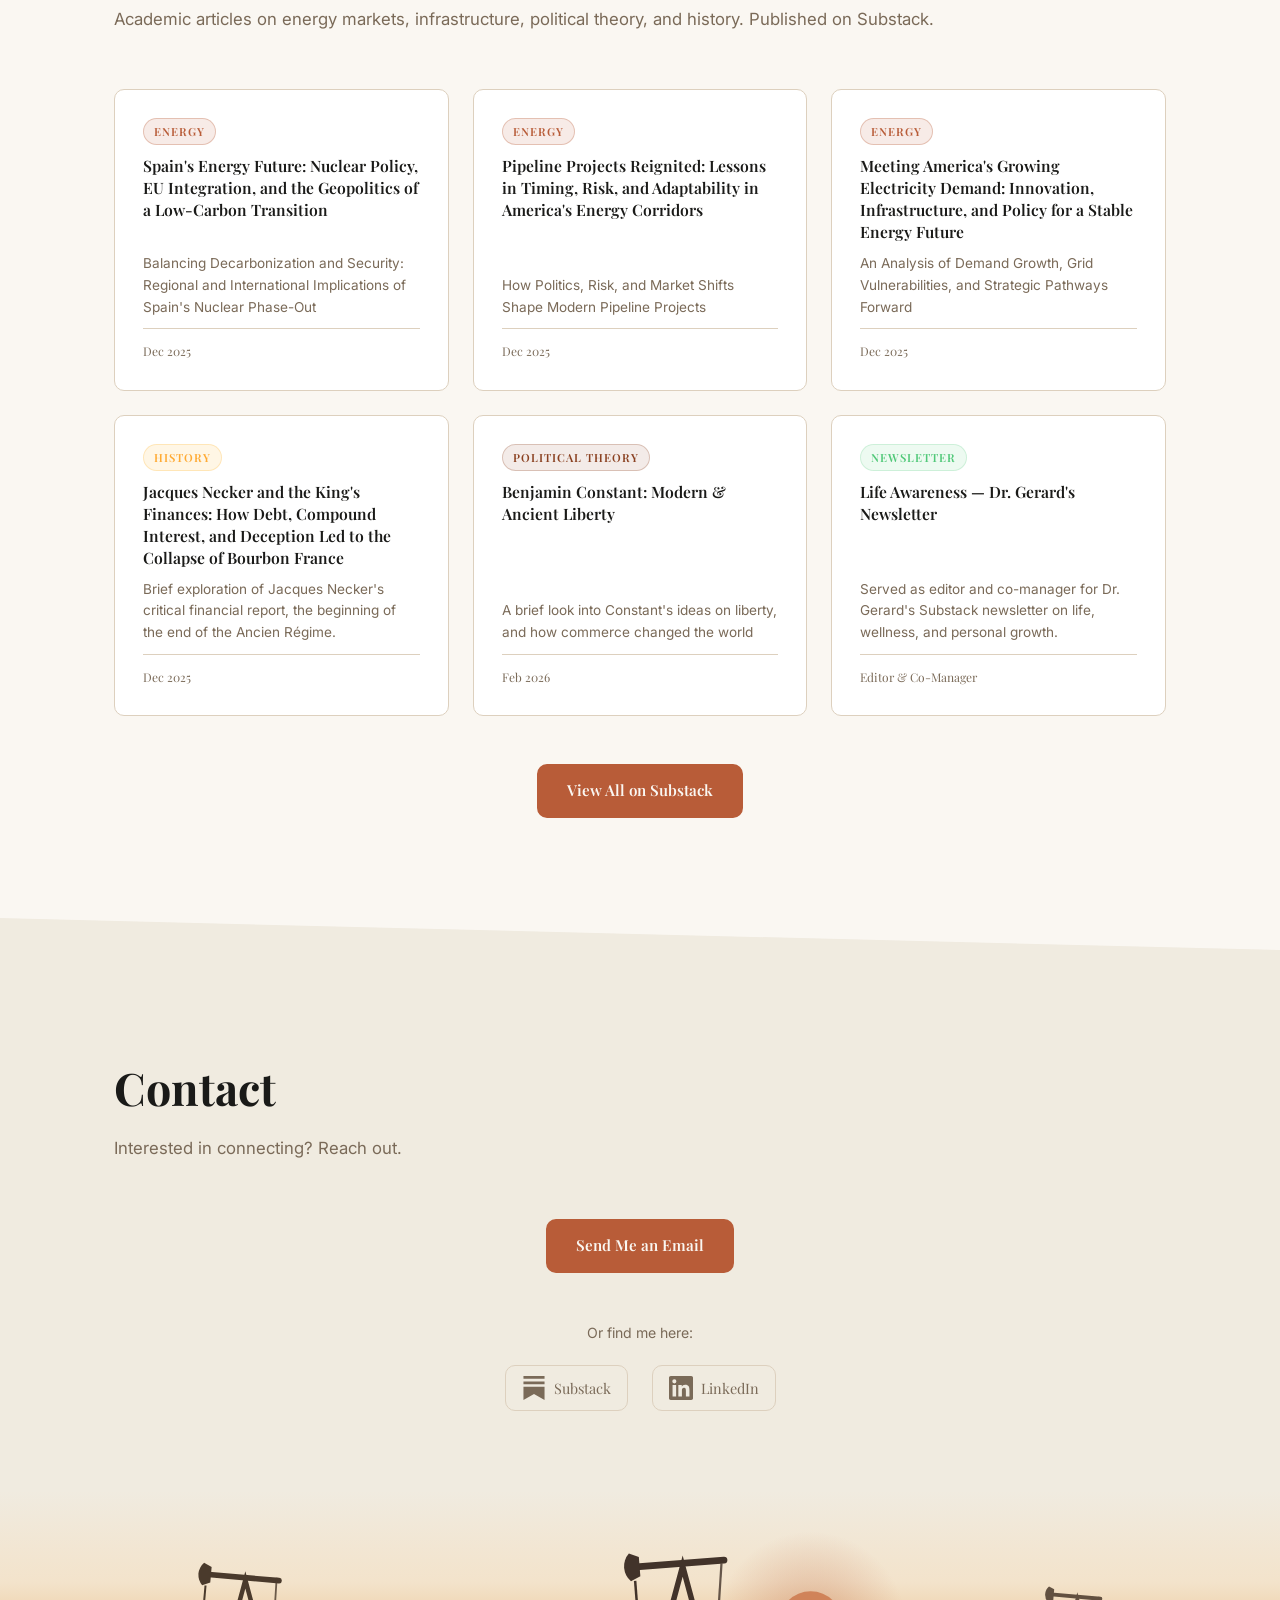
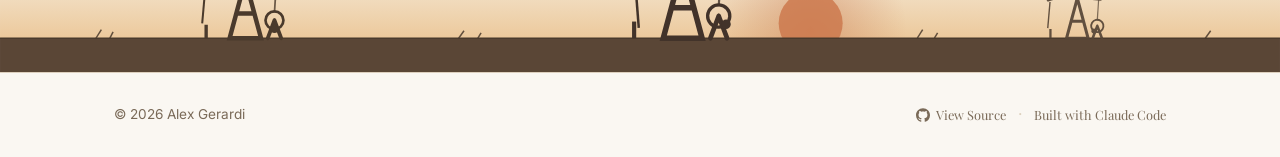
==== commit 58669dfd: "Reword portfolio project card to describe the site, not authorship Co-Authored-By: Claude Fable 5 <n" ====
--- a/index.html
+++ b/index.html
@@ -212,7 +212,7 @@
             <div class="project-card-wide-inner">
               <div class="project-card-wide-info">
                 <h3>This Portfolio Site</h3>
-                <p>Designed and built from scratch with no frameworks or templates — hand-written HTML, CSS, and JavaScript. Features a custom warm editorial theme with light and dark modes, hand-drawn SVG illustrations including an animated pumpjack hero and a sunset horizon strip with a working pumpjack field, and scroll-triggered reveal animations. Hosted on GitHub Pages.</p>
+                <p>A fully custom site — no templates, no frameworks, no site builders. Plain HTML, CSS, and JavaScript with a warm editorial design, light and dark modes, original SVG artwork (including the animated pumpjack hero and the sunset horizon scene at the bottom of this page), and scroll-triggered animations. Designed and shipped end-to-end on GitHub Pages.</p>
                 <div class="card-tags">
                   <span>Web Design</span><span>SVG Animation</span><span>Vanilla JS</span>
                 </div>
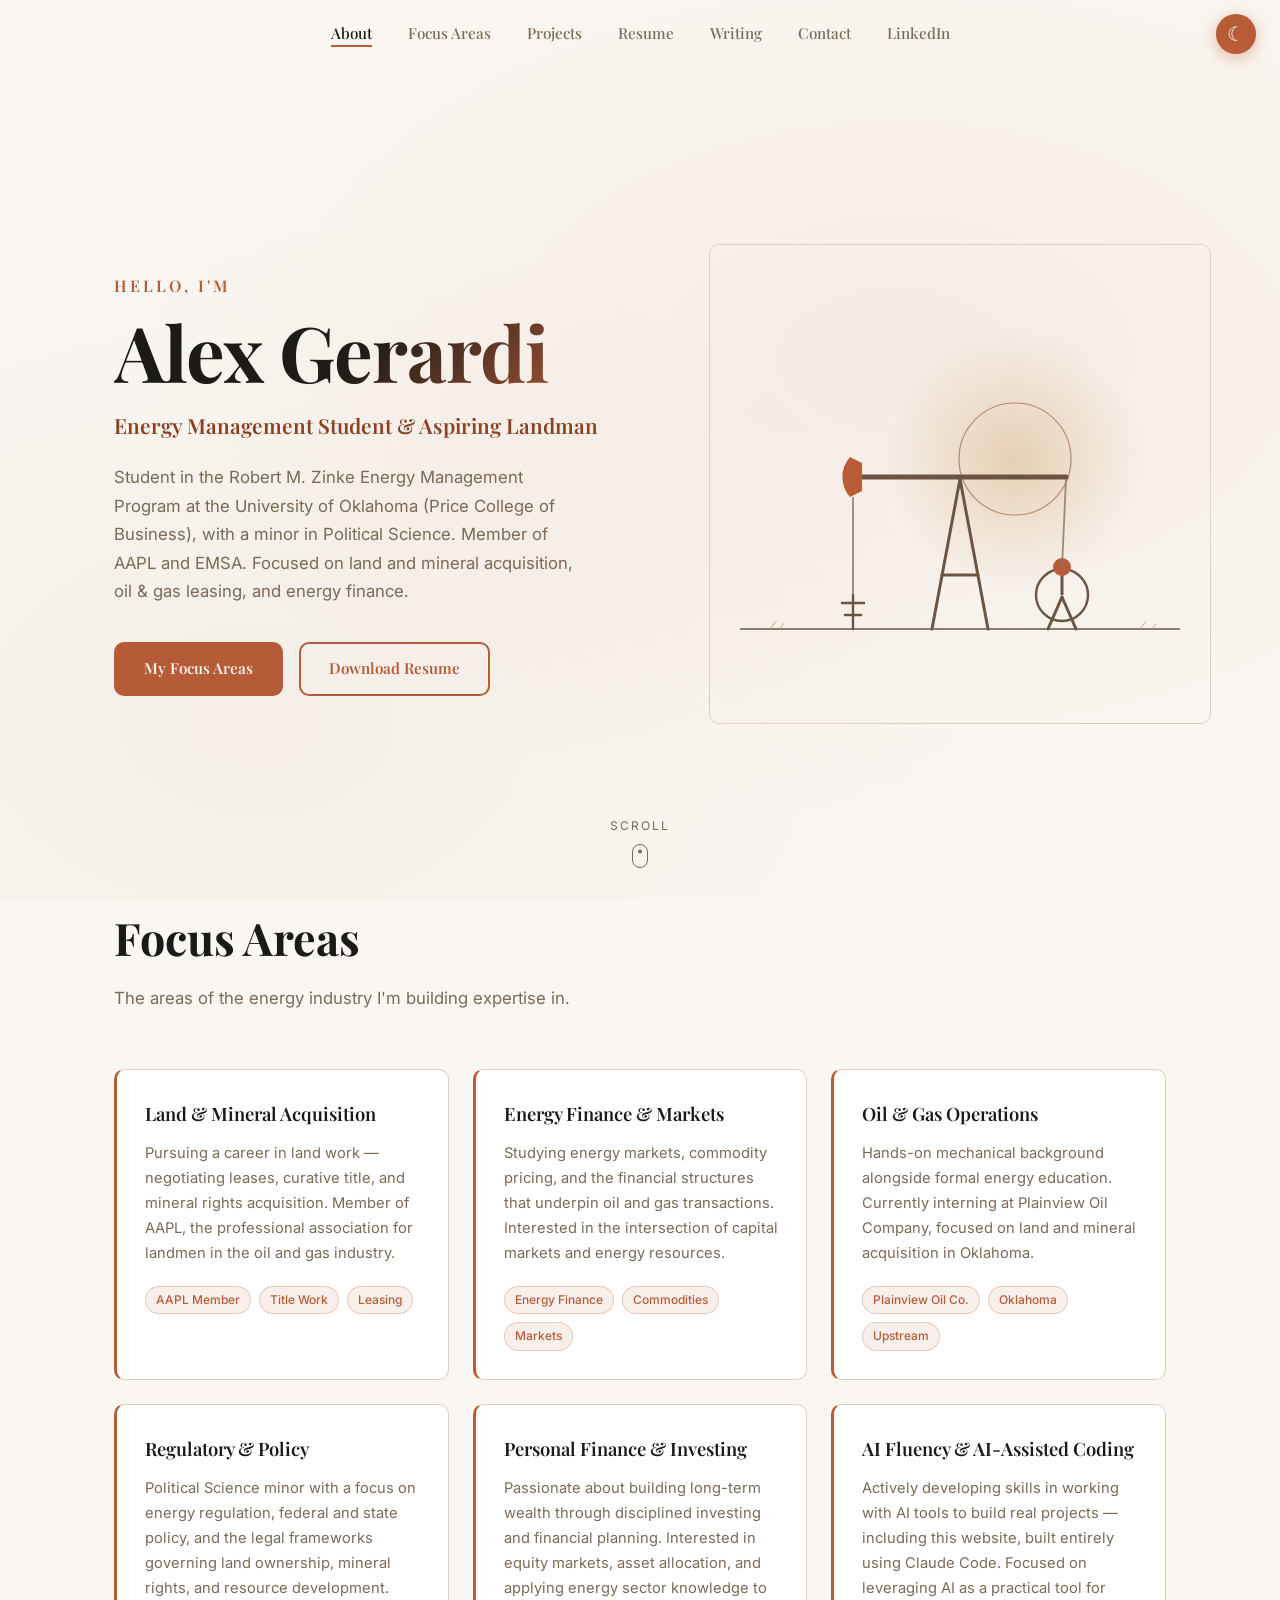
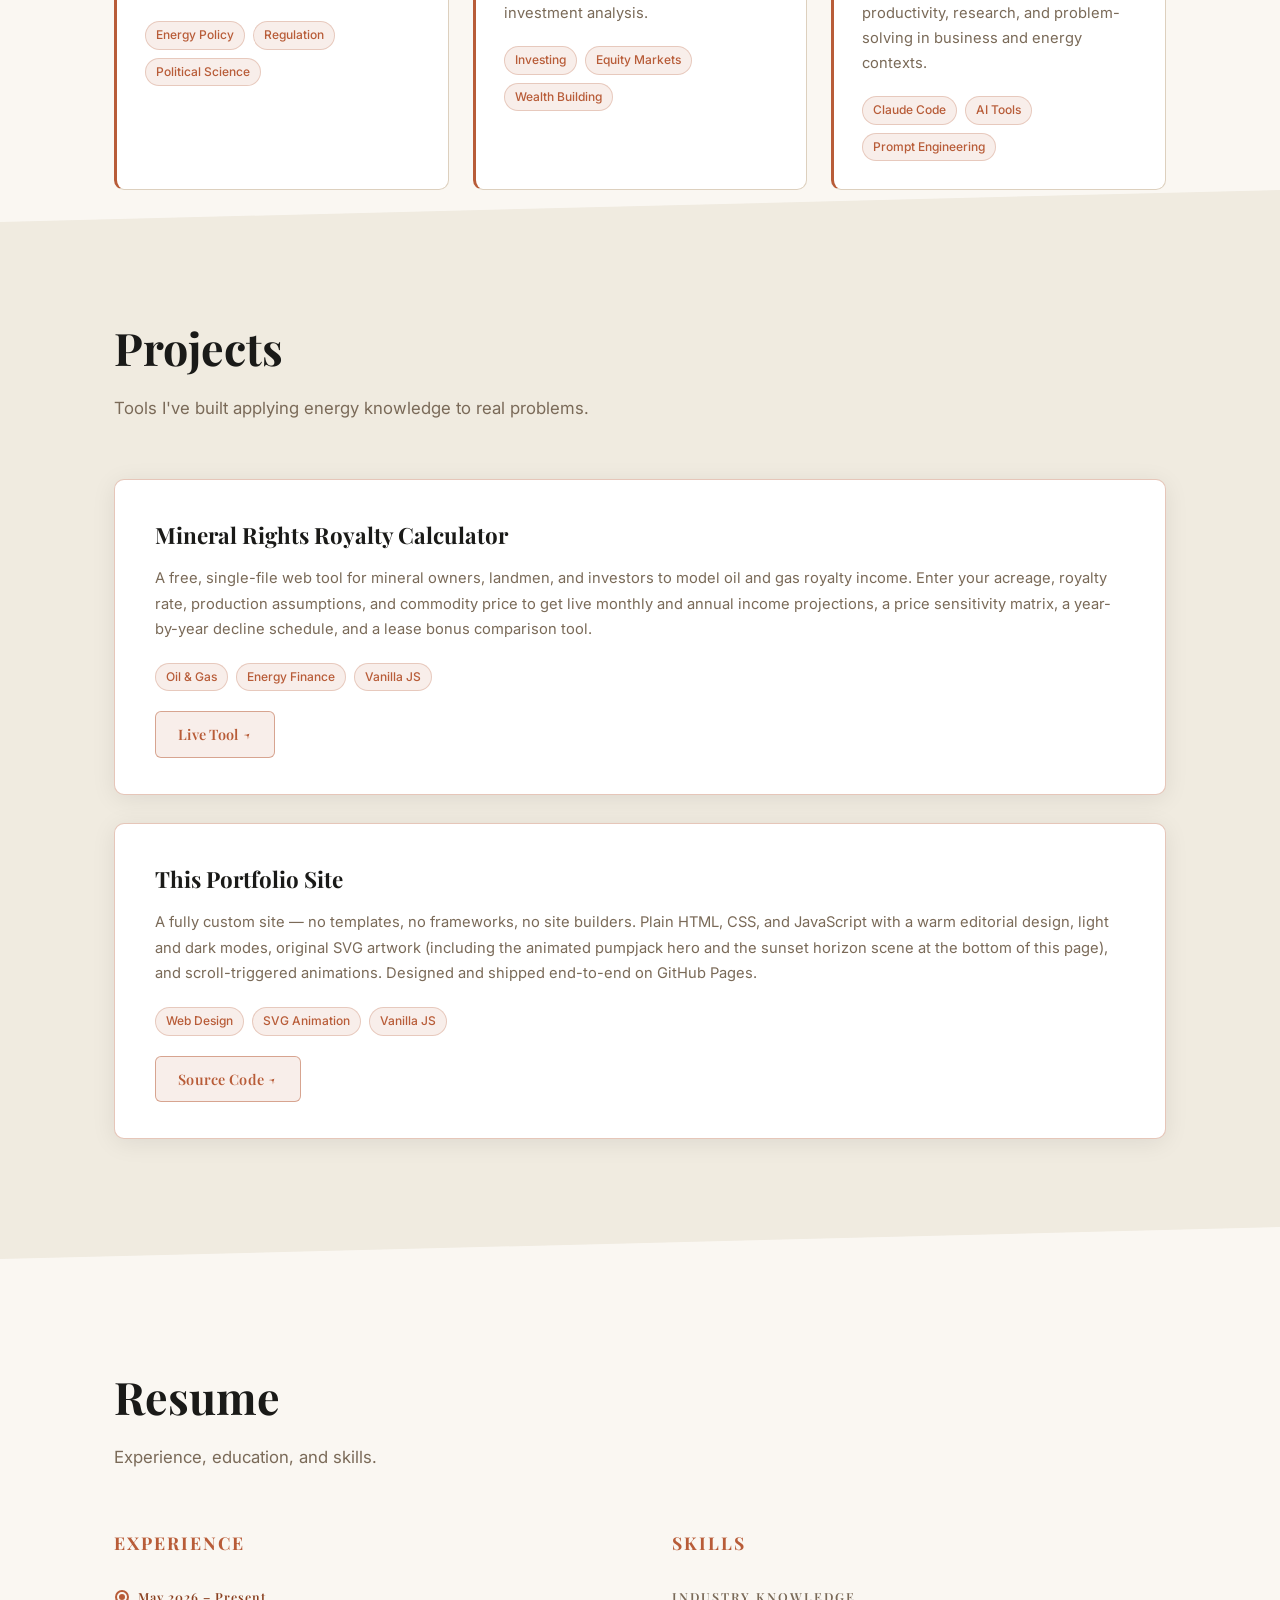
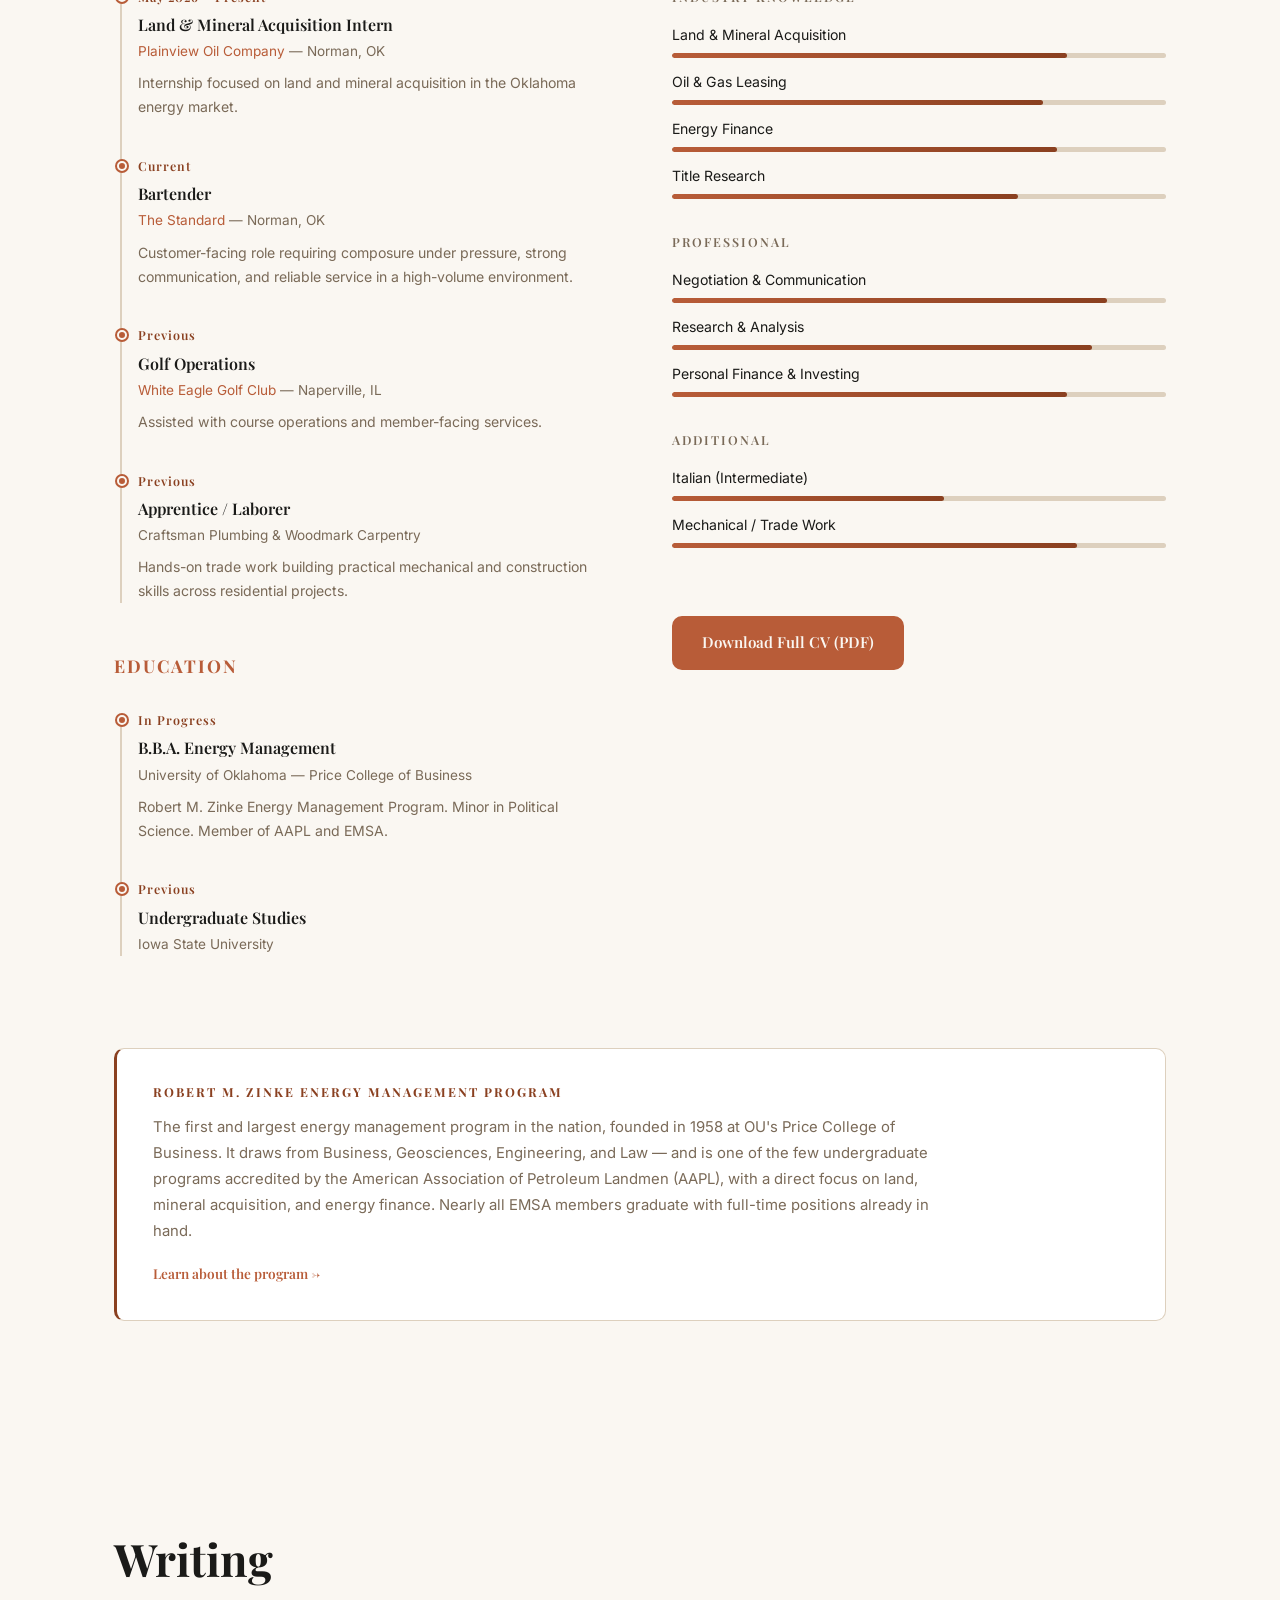
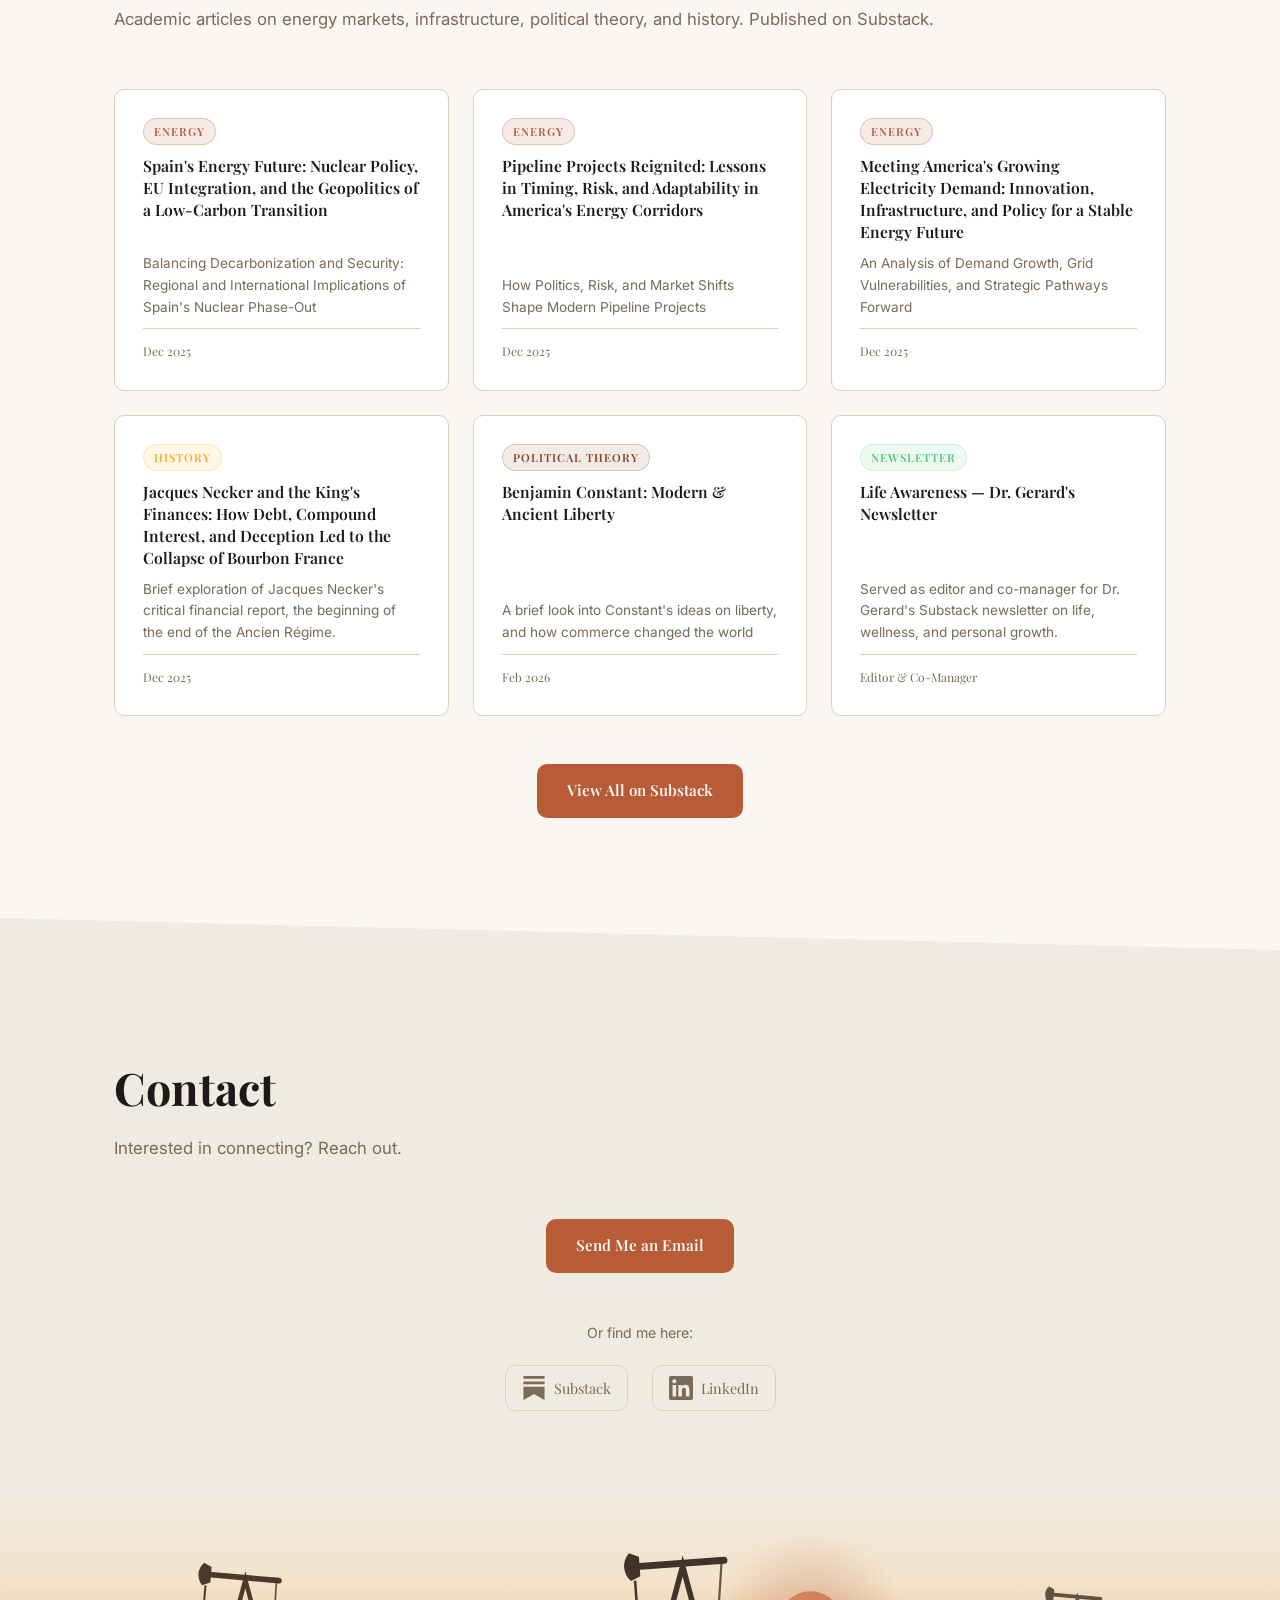
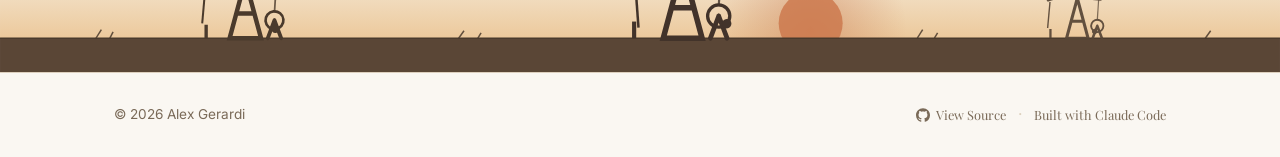
==== commit 55acd4e4: "Add social link previews, meta description, and reduced-motion support - Open Graph + Twitter card t" ====
--- a/index.html
+++ b/index.html
@@ -4,11 +4,26 @@
   <meta charset="UTF-8">
   <meta name="viewport" content="width=device-width, initial-scale=1.0">
   <title>Alex Gerardi: Portfolio</title>
+  <meta name="description" content="Energy Management student at the University of Oklahoma focused on land and mineral acquisition, oil & gas leasing, and energy finance. Member of AAPL and EMSA.">
+
+  <!-- Social link previews -->
+  <meta property="og:type" content="website">
+  <meta property="og:url" content="https://aogerardi.github.io/">
+  <meta property="og:title" content="Alex Gerardi — Energy Management Student & Aspiring Landman">
+  <meta property="og:description" content="Energy Management student at the University of Oklahoma focused on land and mineral acquisition, oil & gas leasing, and energy finance. Member of AAPL and EMSA.">
+  <meta property="og:image" content="https://aogerardi.github.io/assets/og-image.png">
+  <meta property="og:image:width" content="1200">
+  <meta property="og:image:height" content="630">
+  <meta name="twitter:card" content="summary_large_image">
+  <meta name="twitter:title" content="Alex Gerardi — Energy Management Student & Aspiring Landman">
+  <meta name="twitter:description" content="Energy Management student at the University of Oklahoma focused on land and mineral acquisition, oil & gas leasing, and energy finance.">
+  <meta name="twitter:image" content="https://aogerardi.github.io/assets/og-image.png">
+
   <link rel="preconnect" href="https://fonts.googleapis.com">
   <link rel="preconnect" href="https://fonts.gstatic.com" crossorigin>
   <link href="https://fonts.googleapis.com/css2?family=Playfair+Display:wght@400;600;700&family=Space+Grotesk:wght@400;600;700&family=Inter:wght@300;400;500;600&display=swap" rel="stylesheet">
   <link rel="icon" href="data:image/svg+xml,<svg xmlns='http://www.w3.org/2000/svg' viewBox='0 0 100 100'><rect width='100' height='100' rx='14' fill='%231c1814'/><text x='50' y='68' font-family='Georgia,serif' font-size='44' font-weight='700' fill='%23c4914a' text-anchor='middle'>AG</text></svg>">
-  <link rel="stylesheet" href="style.css?v=11">
+  <link rel="stylesheet" href="style.css?v=12">
 </head>
 <body>
 
@@ -525,6 +540,6 @@
     </div>
   </footer>
 
-  <script src="script.js?v=5"></script>
+  <script src="script.js?v=6"></script>
 </body>
 </html>
--- a/style.css
+++ b/style.css
@@ -473,6 +473,15 @@
 
 @media (prefers-reduced-motion: reduce) {
   .pj-beam, .pj-crank { animation: none; }
+
+  html { scroll-behavior: auto; }
+
+  /* Show all content immediately, no reveal transitions */
+  html.js-anim .fade-in {
+    opacity: 1;
+    transform: none;
+    transition: none;
+  }
 }
 
 .hero-scroll-hint {
